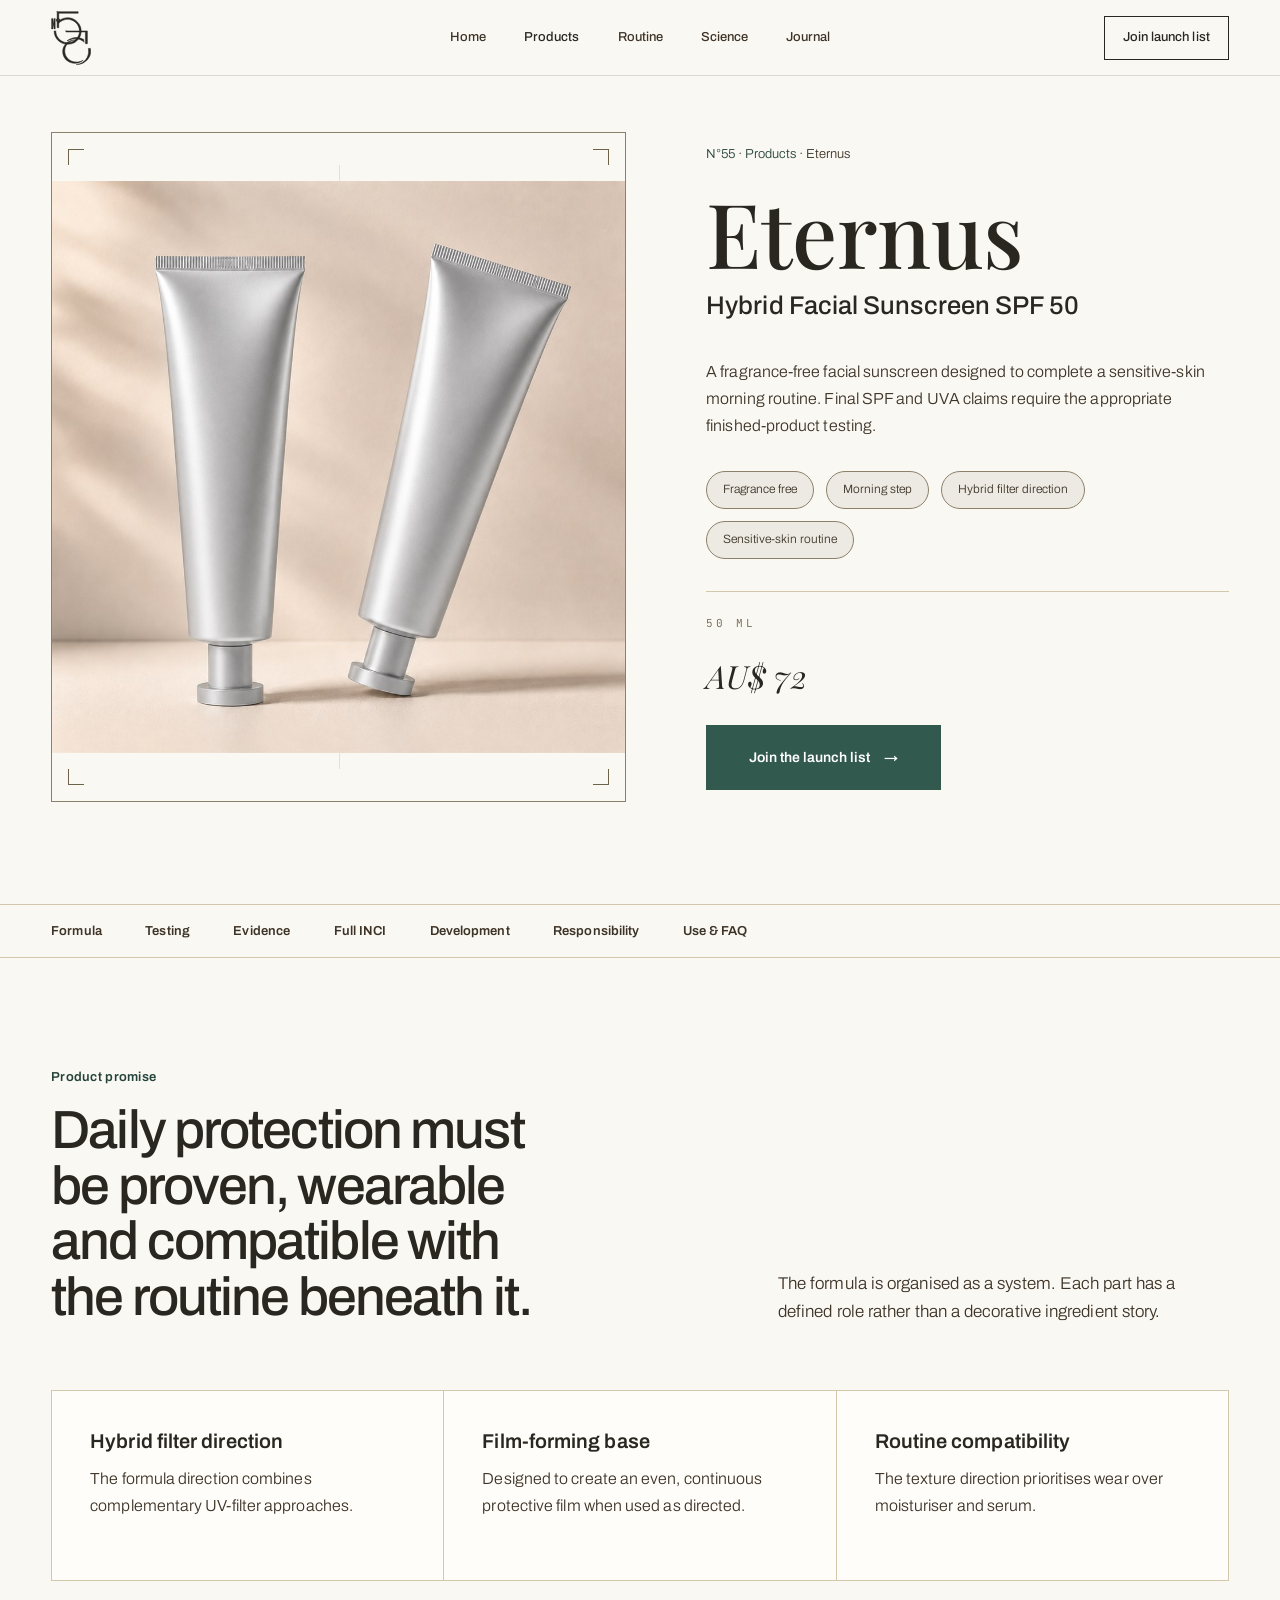
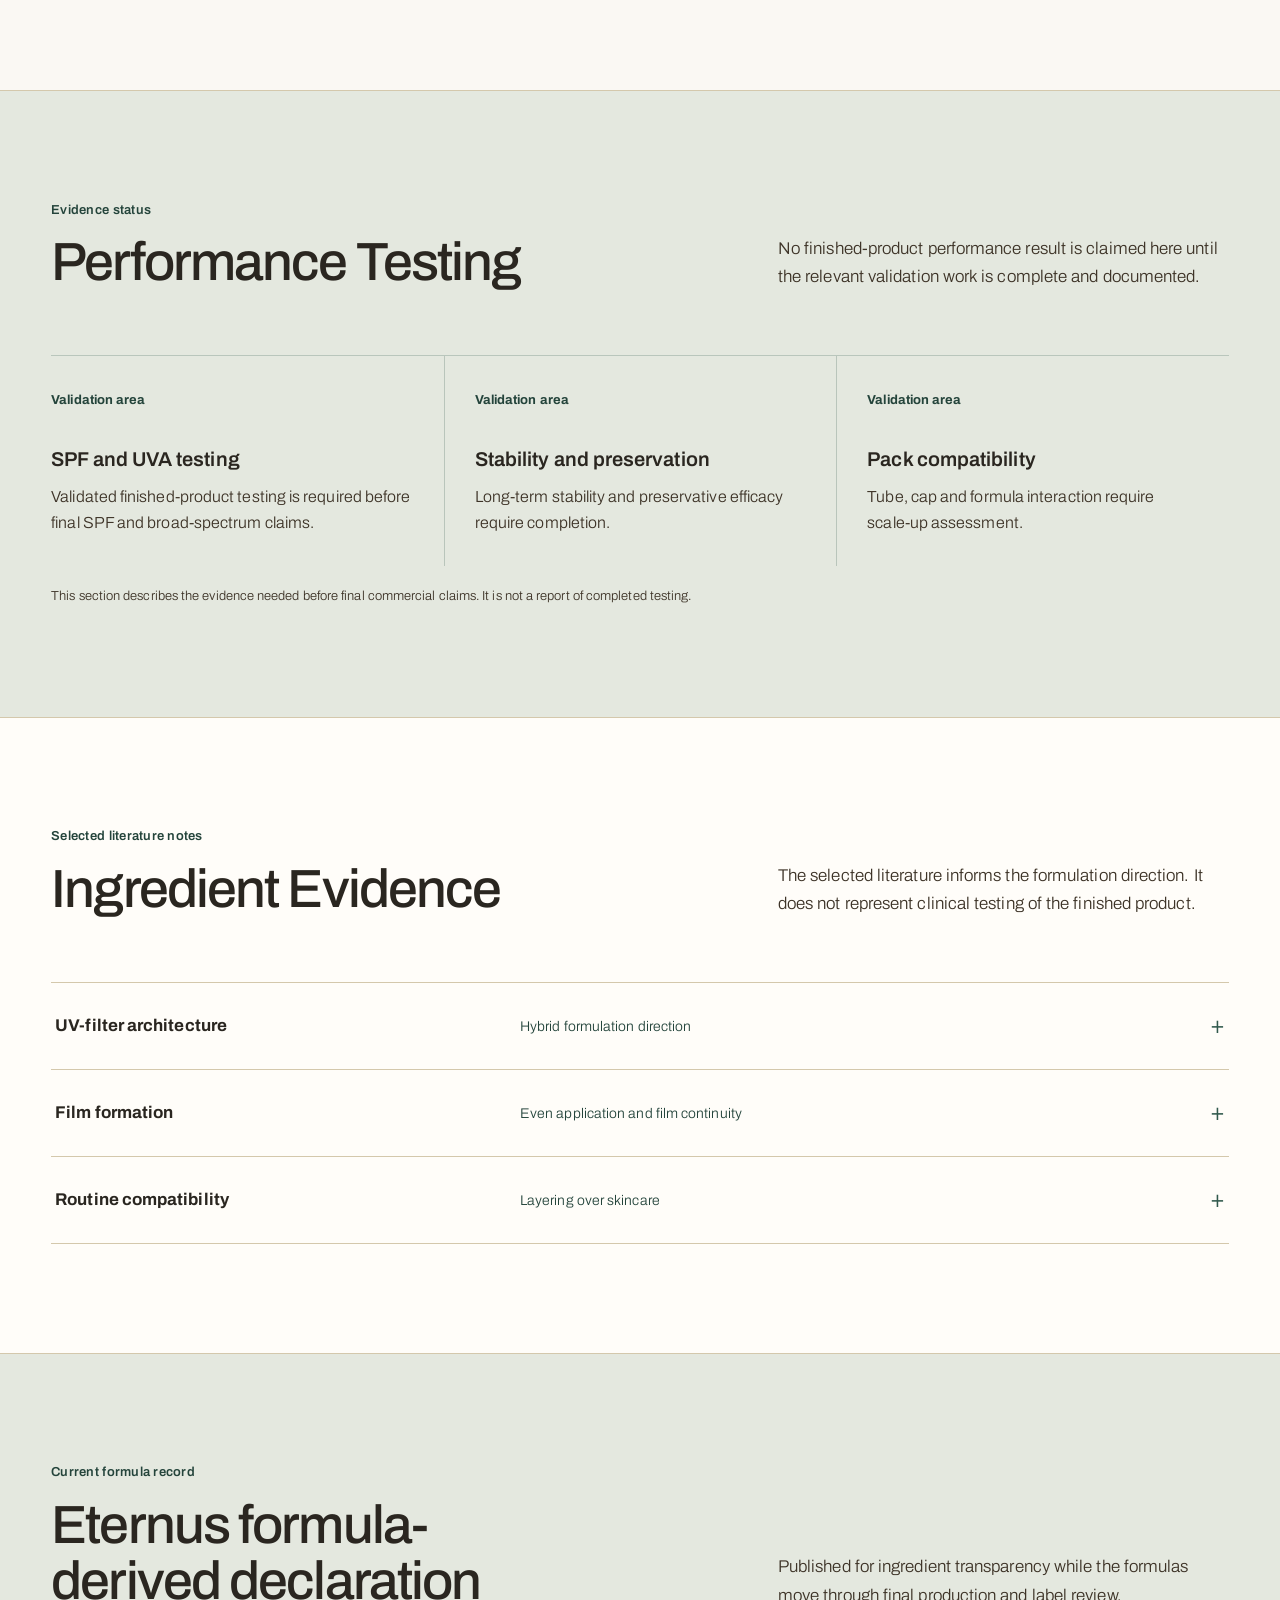
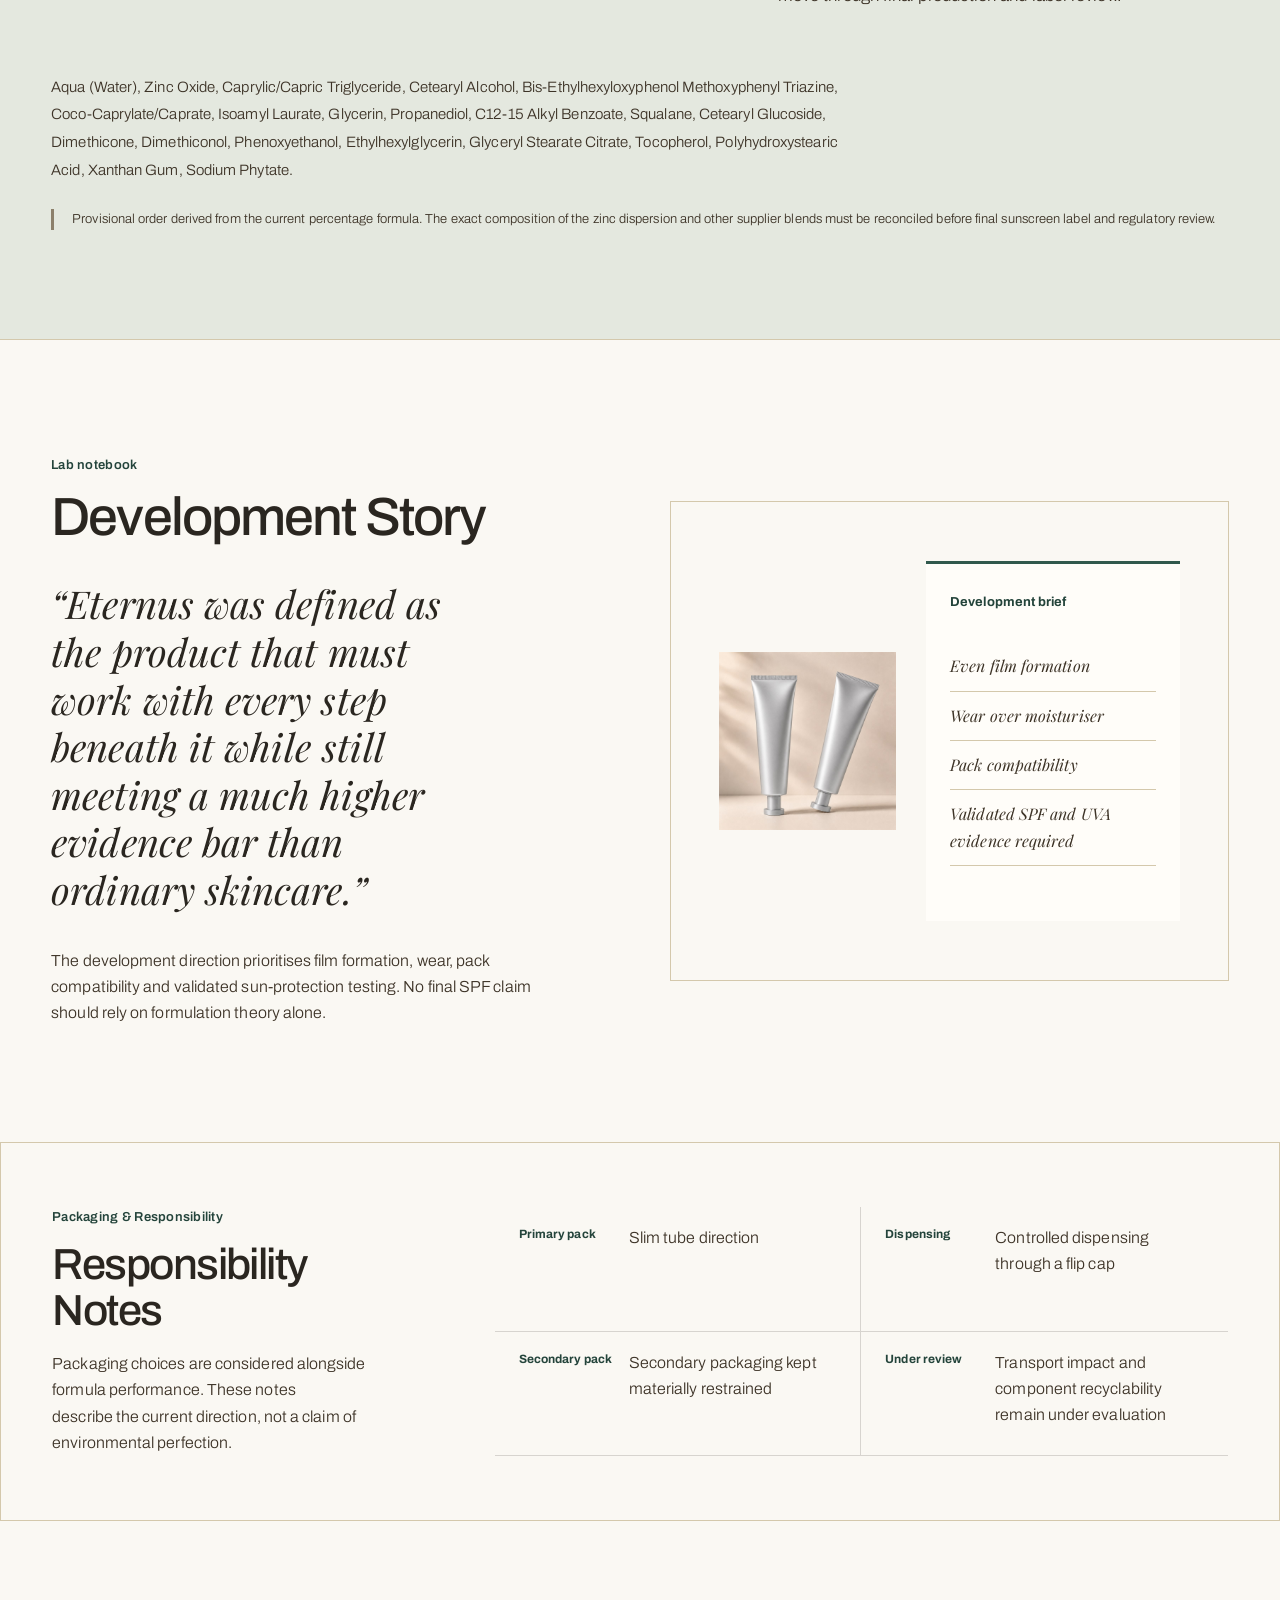
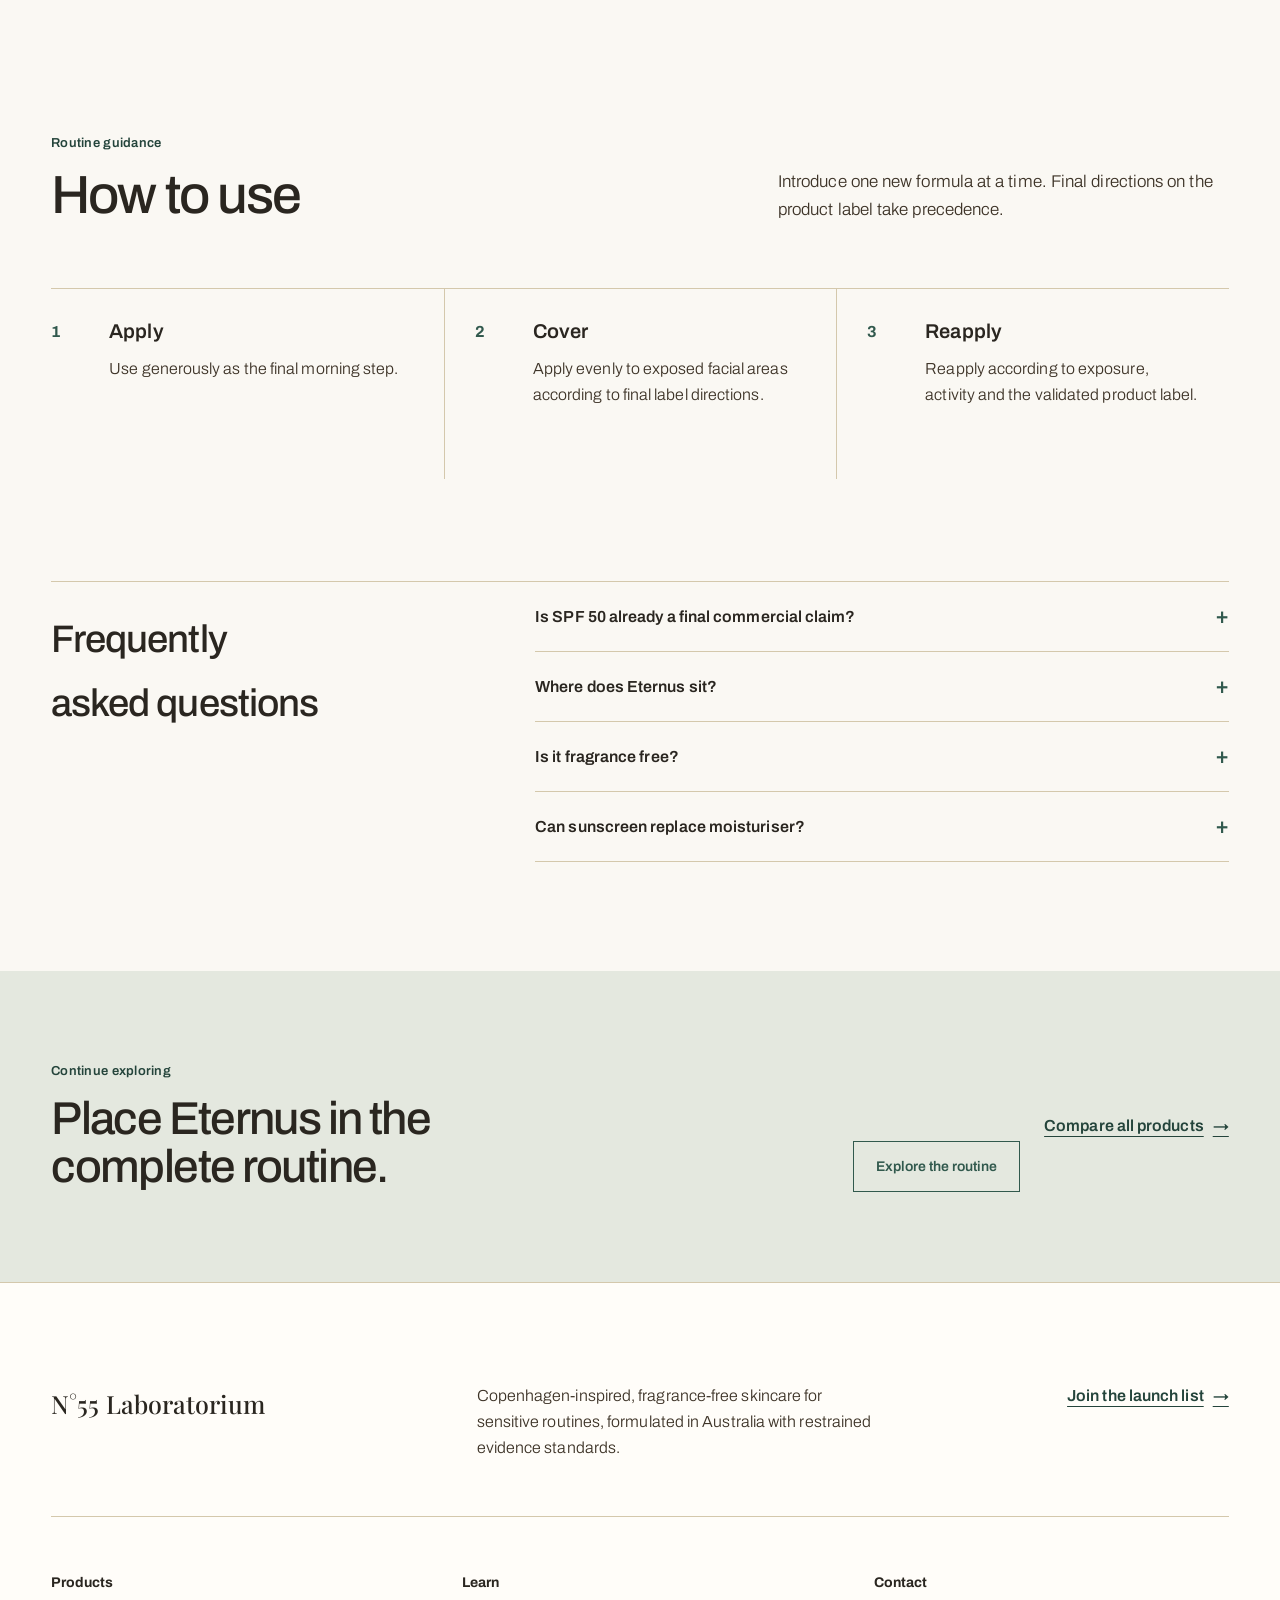
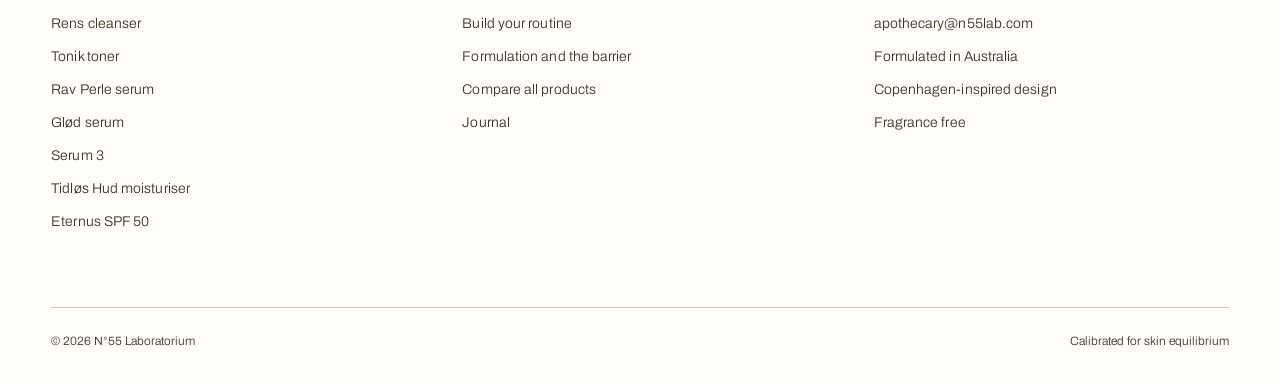
==== eternus.html @ 7877a526 "Build N55 brand storefront" ====
<!DOCTYPE html>
<html lang="en">
<head>
<meta charset="UTF-8" />
<meta name="viewport" content="width=device-width, initial-scale=1.0, viewport-fit=cover" />
<meta name="description" content="Eternus is a fragrance-free SPF 50 facial sunscreen designed for sensitive skin." />
<title>Eternus · SPF 50 Hybrid Sunscreen; N°55 LABORATORIUM</title>
<link rel="preconnect" href="https://fonts.googleapis.com" />
<link rel="preconnect" href="https://fonts.gstatic.com" crossorigin />
<link href="https://fonts.googleapis.com/css2?family=Playfair+Display:ital,wght@0,400;0,500;0,700;1,400;1,500&family=Archivo:wght@300;400;500;600&family=JetBrains+Mono:wght@300;400&display=swap" rel="stylesheet" />
<link rel="stylesheet" href="styles.css" />
</head>
<body class="product-page product-eternus">
<a class="skip-link" href="#main-content">Skip to main content</a>

<!-- ========== NAV ========== -->
<nav class="nav" aria-label="Primary navigation">
  <a href="index.html" class="brand" aria-label="N°55 Laboratorium home"><img src="logo.svg" alt="" width="46" height="63" /></a>
  <button class="nav-toggle" type="button" aria-expanded="false" aria-controls="site-menu">
    <span class="sr-only">Open navigation</span><span aria-hidden="true"></span><span aria-hidden="true"></span>
  </button>
  <div class="links" id="site-menu">
    <a href="index.html">Home</a>
    <a href="skincare.html" aria-current="page">Products</a>
    <a href="system.html">Routine</a>
    <a href="philosophy.html">Science</a>
    <a href="journal.html">Journal</a>
  </div>
  <a class="nav-cta" href="journal.html#launch-list">Join launch list</a>
</nav>
<main id="main-content">
    <section class="product-hero evidence-product-hero">
      <div class="product-visual"><span class="corner tl"></span><span class="corner tr"></span><span class="corner bl"></span><span class="corner br"></span><img class="product-render" src="assets/eternus.jpg" alt="Eternus hybrid facial sunscreen spf 50 packaging" width="320" height="880" /></div>
      <div class="product-info"><div class="breadcrumb"><a href="index.html">N°55</a> · <a href="skincare.html">Products</a> · Eternus</div><h1>Eternus</h1><div class="pet">Hybrid Facial Sunscreen SPF 50</div><p class="lede">A fragrance-free facial sunscreen designed to complete a sensitive-skin morning routine. Final SPF and UVA claims require the appropriate finished-product testing.</p><div class="tags"><span>Fragrance free</span><span>Morning step</span><span>Hybrid filter direction</span><span>Sensitive-skin routine</span></div><div class="price-block"><div class="size">50 mL</div><div class="price">AU$ 72</div><a class="cta" href="journal.html#launch-list">Join the launch list <span class="arr" aria-hidden="true">→</span></a></div></div>
    </section>
    <nav class="product-subnav" aria-label="On this product page"><a href="#formula">Formula</a><a href="#performance">Testing</a><a href="#ingredient-evidence">Evidence</a><a href="#full-inci">Full INCI</a><a href="#development">Development</a><a href="#responsibility">Responsibility</a><a href="#use">Use &amp; FAQ</a></nav>

    <section class="evidence-section formula-section" id="formula" aria-labelledby="formula-title"><div class="evidence-heading"><div><p class="section-label">Product promise</p><h2 id="formula-title">Daily protection must be proven, wearable and compatible with the routine beneath it.</h2></div><p>The formula is organised as a system. Each part has a defined role rather than a decorative ingredient story.</p></div><div class="architecture-list"><article><h3>Hybrid filter direction</h3><p>The formula direction combines complementary UV-filter approaches.</p></article><article><h3>Film-forming base</h3><p>Designed to create an even, continuous protective film when used as directed.</p></article><article><h3>Routine compatibility</h3><p>The texture direction prioritises wear over moisturiser and serum.</p></article></div></section>

    <section class="evidence-section performance-section" id="performance" aria-labelledby="performance-title">
    <div class="evidence-heading"><div><p class="section-label">Evidence status</p><h2 id="performance-title">Performance Testing</h2></div><p>No finished-product performance result is claimed here until the relevant validation work is complete and documented.</p></div>
    <div class="validation-grid"><article><span>Validation area</span><h3>SPF and UVA testing</h3><p>Validated finished-product testing is required before final SPF and broad-spectrum claims.</p></article><article><span>Validation area</span><h3>Stability and preservation</h3><p>Long-term stability and preservative efficacy require completion.</p></article><article><span>Validation area</span><h3>Pack compatibility</h3><p>Tube, cap and formula interaction require scale-up assessment.</p></article></div>
    <p class="evidence-disclaimer">This section describes the evidence needed before final commercial claims. It is not a report of completed testing.</p>
  </section>

    <section class="evidence-section ingredient-section" id="ingredient-evidence" aria-labelledby="ingredient-title"><div class="evidence-heading"><div><p class="section-label">Selected literature notes</p><h2 id="ingredient-title">Ingredient Evidence</h2></div><p>The selected literature informs the formulation direction. It does not represent clinical testing of the finished product.</p></div><div class="evidence-disclosures"><details class="evidence-detail"><summary><span><strong>UV-filter architecture</strong><small>Hybrid formulation direction</small></span><span aria-hidden="true">+</span></summary><div><p>Literature informs filter selection but does not establish the finished product’s SPF.</p></div></details><details class="evidence-detail"><summary><span><strong>Film formation</strong><small>Even application and film continuity</small></span><span aria-hidden="true">+</span></summary><div><p>Supports the formulation focus on coverage and wear.</p></div></details><details class="evidence-detail"><summary><span><strong>Routine compatibility</strong><small>Layering over skincare</small></span><span aria-hidden="true">+</span></summary><div><p>Informs texture and finish decisions for the final morning step.</p></div></details></div></section>

    <section class="evidence-section inci-section" id="full-inci" aria-labelledby="inci-title"><div class="evidence-heading"><div><p class="section-label">Current formula record</p><h2 id="inci-title">Eternus formula-derived declaration</h2></div><p>Published for ingredient transparency while the formulas move through final production and label review.</p></div><p class="inci-declaration">Aqua (Water), Zinc Oxide, Caprylic/Capric Triglyceride, Cetearyl Alcohol, Bis-Ethylhexyloxyphenol Methoxyphenyl Triazine, Coco-Caprylate/Caprate, Isoamyl Laurate, Glycerin, Propanediol, C12-15 Alkyl Benzoate, Squalane, Cetearyl Glucoside, Dimethicone, Dimethiconol, Phenoxyethanol, Ethylhexylglycerin, Glyceryl Stearate Citrate, Tocopherol, Polyhydroxystearic Acid, Xanthan Gum, Sodium Phytate.</p><p class="inci-status">Provisional order derived from the current percentage formula. The exact composition of the zinc dispersion and other supplier blends must be reconciled before final sunscreen label and regulatory review.</p></section>

    <section class="development-section" id="development" aria-labelledby="development-title"><div class="development-copy"><p class="section-label">Lab notebook</p><h2 id="development-title">Development Story</h2><blockquote>“Eternus was defined as the product that must work with every step beneath it while still meeting a much higher evidence bar than ordinary skincare.”</blockquote><p>The development direction prioritises film formation, wear, pack compatibility and validated sun-protection testing. No final SPF claim should rely on formulation theory alone.</p></div><figure class="development-visual"><img src="assets/eternus.jpg" alt="Eternus packaging concept" width="180" height="495" loading="lazy"/><figcaption><span>Development brief</span><ul><li>Even film formation</li><li>Wear over moisturiser</li><li>Pack compatibility</li><li>Validated SPF and UVA evidence required</li></ul></figcaption></figure></section>

    <section class="responsibility-section" id="responsibility" aria-labelledby="responsibility-title"><div><p class="section-label">Packaging &amp; Responsibility</p><h2 id="responsibility-title">Responsibility Notes</h2><p>Packaging choices are considered alongside formula performance. These notes describe the current direction, not a claim of environmental perfection.</p></div><dl><div><dt>Primary pack</dt><dd>Slim tube direction</dd></div><div><dt>Dispensing</dt><dd>Controlled dispensing through a flip cap</dd></div><div><dt>Secondary pack</dt><dd>Secondary packaging kept materially restrained</dd></div><div><dt>Under review</dt><dd>Transport impact and component recyclability remain under evaluation</dd></div></dl></section>

    <section class="evidence-section use-section" id="use" aria-labelledby="use-title"><div class="evidence-heading"><div><p class="section-label">Routine guidance</p><h2 id="use-title">How to use</h2></div><p>Introduce one new formula at a time. Final directions on the product label take precedence.</p></div><ol class="use-steps"><li><span>1</span><div><h3>Apply</h3><p>Use generously as the final morning step.</p></div></li><li><span>2</span><div><h3>Cover</h3><p>Apply evenly to exposed facial areas according to final label directions.</p></div></li><li><span>3</span><div><h3>Reapply</h3><p>Reapply according to exposure, activity and the validated product label.</p></div></li></ol><div class="faq-block"><h2>Frequently asked questions</h2><details><summary>Is SPF 50 already a final commercial claim?<span aria-hidden="true">+</span></summary><p>The final claim requires the appropriate finished-product SPF and UVA testing.</p></details><details><summary>Where does Eternus sit?<span aria-hidden="true">+</span></summary><p>It is the final morning step.</p></details><details><summary>Is it fragrance free?<span aria-hidden="true">+</span></summary><p>Yes. Eternus contains no added fragrance.</p></details><details><summary>Can sunscreen replace moisturiser?<span aria-hidden="true">+</span></summary><p>That depends on skin needs and the final formula. Use the routine that remains comfortable and follow label directions.</p></details></div></section>

    <section class="product-next"><div><p class="section-label">Continue exploring</p><h2>Place Eternus in the complete routine.</h2></div><a class="button button-secondary" href="system.html">Explore the routine</a><a class="text-link" href="skincare.html">Compare all products <span aria-hidden="true">→</span></a></section>
  </main>
<footer>
  <div class="footer-lead">
    <a href="index.html" class="footer-brand">N°55 Laboratorium</a>
    <p>Copenhagen-inspired, fragrance-free skincare for sensitive routines, formulated in Australia with restrained evidence standards.</p>
    <a class="text-link" href="journal.html#launch-list">Join the launch list <span aria-hidden="true">→</span></a>
  </div>
  <div class="foot-grid">
    <div class="foot-col"><h2>Products</h2><ul>
      <li><a href="rens.html">Rens cleanser</a></li><li><a href="tonik.html">Tonik toner</a></li>
      <li><a href="rav-perle.html">Rav Perle serum</a></li><li><a href="glod.html">Glød serum</a></li><li><a href="serum-3.html">Serum 3</a></li>
      <li><a href="tidlos-hud.html">Tidløs Hud moisturiser</a></li><li><a href="eternus.html">Eternus SPF 50</a></li>
    </ul></div>
    <div class="foot-col"><h2>Learn</h2><ul>
      <li><a href="system.html">Build your routine</a></li><li><a href="philosophy.html">Formulation and the barrier</a></li>
      <li><a href="skincare.html">Compare all products</a></li><li><a href="journal.html">Journal</a></li>
    </ul></div>
    <div class="foot-col"><h2>Contact</h2><ul>
      <li><a href="mailto:apothecary@n55lab.com">apothecary@n55lab.com</a></li>
      <li>Formulated in Australia</li><li>Copenhagen-inspired design</li><li>Fragrance free</li>
    </ul></div>
  </div>
  <div class="foot-bottom"><span>© 2026 N°55 Laboratorium</span><span>Calibrated for skin equilibrium</span></div>
</footer>

<script src="site.js"></script>
</body>
</html>
---- styles.css ----
/* =================================================================
   N°55 LABORATORIUM — shared stylesheet
   ================================================================= */

/* ----- Reset & base ----- */
*, *::before, *::after { box-sizing: border-box; margin: 0; padding: 0; }
html { scroll-behavior: smooth; }
body {
  background: var(--paper);
  color: var(--ink);
  font-family: var(--f-sans);
  font-weight: 300;
  font-size: 15px;
  line-height: 1.6;
  letter-spacing: 0.005em;
  -webkit-font-smoothing: antialiased;
  overflow-x: hidden;
}

/* ----- Design tokens ----- */
:root {
  --paper:    #EFE7D2;
  --paper-2:  #E8DFC6;
  --paper-3:  #DDD2B5;
  --ink:      #2A2620;
  --graphite: #3D3327;
  --taupe:    #6F624B;
  --mist:     #BFB59C;
  --hair:     #D4C8AC;
  --sage:     #92957C;

  --f-serif: 'Playfair Display', 'Times New Roman', serif;
  --f-sans:  'Archivo', 'Helvetica Neue', Arial, sans-serif;
  --f-mono:  'JetBrains Mono', ui-monospace, monospace;

  --max: 1480px;
  --pad: clamp(20px, 4vw, 64px);
}

::selection { background: var(--ink); color: var(--paper); }

/* =================================================================
   NAVIGATION (shared on every page)
   ================================================================= */
.nav {
  position: fixed;
  top: 0; left: 0; right: 0;
  z-index: 50;
  display: grid;
  grid-template-columns: 1fr auto 1fr;
  align-items: center;
  padding: 22px var(--pad);
  background: rgba(239, 231, 210, 0.85);
  backdrop-filter: blur(12px);
  -webkit-backdrop-filter: blur(12px);
  border-bottom: 1px solid var(--hair);
  transition: background .35s ease;
}
.nav .brand {
  text-decoration: none;
  justify-self: start;
  display: inline-flex;
  align-items: center;
  min-width: 44px;
  min-height: 44px;
}
.nav .brand img {
  display: block;
  width: auto;
  height: 54px;
}
.nav .links {
  display: flex;
  gap: 42px;
  justify-self: center;
}
.nav .links a {
  font-family: var(--f-mono);
  font-size: 11px;
  letter-spacing: 0.28em;
  text-transform: uppercase;
  color: var(--graphite);
  text-decoration: none;
  position: relative;
  transition: color .3s ease;
}
.nav .links a:hover, .nav .links a.active { color: var(--ink); }
.nav .links a::after {
  content: '';
  position: absolute;
  left: 0; right: 0; bottom: -6px;
  height: 1px;
  background: var(--ink);
  transform: scaleX(0);
  transform-origin: left;
  transition: transform .35s cubic-bezier(.7,0,.3,1);
}
.nav .links a:hover::after, .nav .links a.active::after { transform: scaleX(1); }
.nav .meta {
  justify-self: end;
  font-family: var(--f-mono);
  font-size: 10.5px;
  letter-spacing: 0.28em;
  text-transform: uppercase;
  color: var(--taupe);
  display: flex;
  gap: 22px;
}
.nav .meta a {
  color: var(--taupe);
  text-decoration: none;
  transition: color .3s ease;
}
.nav .meta a:hover { color: var(--ink); }

/* =================================================================
   FOOTER (shared on every page)
   ================================================================= */
footer {
  margin-top: 80px;
  border-top: 1px solid var(--hair);
  padding: 80px var(--pad) 36px;
  max-width: var(--max);
  margin-left: auto;
  margin-right: auto;
}
.foot-closing {
  text-align: center;
  margin-bottom: 56px;
  font-family: var(--f-mono);
  font-size: 11.5px;
  letter-spacing: 0.4em;
  text-transform: uppercase;
  color: var(--graphite);
}
.foot-grid {
  display: grid;
  grid-template-columns: 2fr 1fr 1fr 1fr;
  gap: 56px;
  margin-bottom: 64px;
}
.foot-mark .brandsvg {
  width: 110px;
  color: var(--ink);
  margin-bottom: 14px;
}
.foot-mark .brandsvg svg, .foot-mark img {
  width: 100%; height: auto; display: block;
}
.foot-mark .sub {
  font-family: var(--f-mono); font-size: 10px;
  letter-spacing: 0.32em; text-transform: uppercase;
  color: var(--taupe); margin-top: 8px;
  display: block;
}
.foot-mark p {
  font-size: 13.5px; color: var(--graphite);
  max-width: 32ch; margin-top: 16px;
}
.foot-col h5 {
  font-family: var(--f-mono);
  font-size: 10px;
  letter-spacing: 0.32em;
  text-transform: uppercase;
  color: var(--taupe);
  margin-bottom: 18px;
  font-weight: 400;
}
.foot-col ul { list-style: none; }
.foot-col li { margin-bottom: 10px; }
.foot-col a {
  color: var(--ink);
  text-decoration: none;
  font-size: 13.5px;
  transition: color .3s ease;
}
.foot-col a:hover { color: var(--taupe); }
.foot-bottom {
  border-top: 1px solid var(--hair);
  padding-top: 24px;
  display: flex;
  justify-content: space-between;
  flex-wrap: wrap;
  gap: 16px;
  font-family: var(--f-mono);
  font-size: 10px;
  letter-spacing: 0.28em;
  text-transform: uppercase;
  color: var(--taupe);
}
@media (max-width: 900px) {
  .foot-grid { grid-template-columns: 1fr 1fr; gap: 40px; }
}
@media (max-width: 560px) {
  .foot-grid { grid-template-columns: 1fr; }
}

/* =================================================================
   GLOBAL UTILITIES
   ================================================================= */
.kicker {
  font-family: var(--f-mono);
  font-size: 11px;
  letter-spacing: 0.32em;
  text-transform: uppercase;
  color: var(--taupe);
}
.eyebrow {
  font-family: var(--f-mono);
  font-size: 10.5px;
  letter-spacing: 0.32em;
  text-transform: uppercase;
  color: var(--taupe);
}
.serif { font-family: var(--f-serif); }
.italic { font-style: italic; }

/* Reveal-on-scroll */
.reveal {
  opacity: 0;
  transform: translateY(20px);
  transition: opacity 1.2s cubic-bezier(.2,.7,.2,1), transform 1.2s cubic-bezier(.2,.7,.2,1);
}
.reveal.in {
  opacity: 1;
  transform: translateY(0);
}

/* =================================================================
   HOME PAGE
   ================================================================= */
.home-hero {
  min-height: 100vh;
  padding: 110px var(--pad) 60px;
  display: grid;
  grid-template-rows: auto 1fr auto;
  max-width: var(--max);
  margin: 0 auto;
  position: relative;
}

.home-hero .top-meta {
  display: grid;
  grid-template-columns: 1fr 1fr 1fr;
  gap: 32px;
  border-top: 1px solid var(--hair);
  padding-top: 22px;
  font-family: var(--f-mono);
  font-size: 10.5px;
  letter-spacing: 0.2em;
  text-transform: uppercase;
  color: var(--taupe);
  opacity: 0;
  animation: rise .9s .15s cubic-bezier(.2,.7,.2,1) forwards;
}
.home-hero .top-meta .item { display: flex; flex-direction: column; gap: 4px; }
.home-hero .top-meta .item .v { color: var(--ink); letter-spacing: 0.12em; }
.home-hero .top-meta .item:nth-child(2) { justify-self: center; text-align: center; }
.home-hero .top-meta .item:nth-child(3) { justify-self: end; text-align: right; }

.home-hero .center {
  display: grid;
  place-items: center;
  text-align: center;
  position: relative;
  padding: 40px 0;
}

.home-hero .ghost-55 {
  position: absolute;
  top: 50%; left: 50%;
  transform: translate(-50%, -50%);
  font-family: var(--f-serif);
  font-style: italic;
  font-size: clamp(300px, 56vw, 760px);
  line-height: 0.85;
  color: var(--paper-2);
  z-index: 0;
  user-select: none;
  pointer-events: none;
  letter-spacing: -0.06em;
  opacity: 0;
  animation: rise 1.6s .2s cubic-bezier(.2,.7,.2,1) forwards;
}

.home-hero .lockup {
  position: relative;
  z-index: 1;
  display: grid;
  place-items: center;
  gap: 30px;
}
.home-hero .lockup .brandsvg {
  width: clamp(200px, 28vw, 340px);
  color: var(--ink);
  opacity: 0;
  animation: rise 1.1s .35s cubic-bezier(.2,.7,.2,1) forwards;
}
.home-hero .lockup .brandsvg svg { width: 100%; height: auto; display: block; }

.home-hero .lockup .tagline {
  font-family: var(--f-mono);
  font-size: clamp(13px, 1.2vw, 16px);
  letter-spacing: 0.45em;
  text-transform: uppercase;
  color: var(--graphite);
  padding-left: 0.45em;
  opacity: 0;
  animation: rise 1.1s .6s cubic-bezier(.2,.7,.2,1) forwards;
}

.home-hero .lockup .northern {
  display: inline-flex;
  align-items: center;
  gap: 18px;
  font-family: var(--f-mono);
  font-size: 11px;
  letter-spacing: 0.32em;
  text-transform: uppercase;
  color: var(--taupe);
  margin-top: 4px;
  opacity: 0;
  animation: rise 1.1s .8s cubic-bezier(.2,.7,.2,1) forwards;
}
.home-hero .lockup .northern .compass {
  width: 36px; height: 36px; opacity: 0.85;
}

.home-hero .foot {
  display: grid;
  grid-template-columns: 1fr auto 1fr;
  align-items: end;
  gap: 40px;
  border-top: 1px solid var(--hair);
  padding-top: 26px;
  opacity: 0;
  animation: rise .9s 1.05s cubic-bezier(.2,.7,.2,1) forwards;
}
.home-hero .foot .manifest {
  font-family: var(--f-serif);
  font-style: italic;
  font-weight: 400;
  font-size: clamp(16px, 1.4vw, 20px);
  line-height: 1.5;
  color: var(--graphite);
  max-width: 42ch;
}
.home-hero .foot .center-meta {
  font-family: var(--f-mono);
  font-size: 10px;
  letter-spacing: 0.32em;
  text-transform: uppercase;
  color: var(--taupe);
  text-align: center;
  line-height: 1.8;
}
.home-hero .foot .center-meta .big {
  display: block;
  font-size: 13px;
  color: var(--ink);
  letter-spacing: 0.15em;
  margin-bottom: 4px;
}
.home-hero .foot .enter {
  justify-self: end;
  font-family: var(--f-mono);
  font-size: 11px;
  letter-spacing: 0.32em;
  text-transform: uppercase;
  color: var(--ink);
  text-decoration: none;
  display: inline-flex;
  align-items: center;
  gap: 14px;
  border-bottom: 1px solid var(--ink);
  padding-bottom: 6px;
  transition: gap .35s ease;
}
.home-hero .foot .enter:hover { gap: 22px; }

@keyframes rise {
  from { opacity: 0; transform: translateY(16px); }
  to   { opacity: 1; transform: translateY(0); }
}

/* ---- Home: feature strip below hero ---- */
.home-strip {
  border-top: 1px solid var(--hair);
  background: var(--paper-2);
  padding: 100px var(--pad);
}
.home-strip-inner {
  max-width: var(--max);
  margin: 0 auto;
  display: grid;
  grid-template-columns: 1fr 1fr;
  gap: 80px;
  align-items: center;
}
.home-strip-inner .text h2 {
  font-family: var(--f-serif);
  font-weight: 400;
  font-size: clamp(34px, 4vw, 56px);
  line-height: 1.1;
  letter-spacing: -0.005em;
  margin-bottom: 28px;
}
.home-strip-inner .text h2 em {
  font-style: italic;
  color: var(--graphite);
}
.home-strip-inner .text p {
  font-size: 16px;
  line-height: 1.75;
  color: var(--graphite);
  margin-bottom: 16px;
  max-width: 44ch;
}
.home-strip-inner .text .more {
  display: inline-flex;
  align-items: center;
  gap: 12px;
  font-family: var(--f-mono);
  font-size: 11px;
  letter-spacing: 0.32em;
  text-transform: uppercase;
  color: var(--ink);
  text-decoration: none;
  border-bottom: 1px solid var(--ink);
  padding-bottom: 6px;
  margin-top: 16px;
  transition: gap .35s ease;
}
.home-strip-inner .text .more:hover { gap: 22px; }

.home-strip-inner .visual {
  aspect-ratio: 4/5;
  background: linear-gradient(160deg, #DDD3B7 0%, #C8BD9C 60%, #B5A883 100%);
  border: 1px solid var(--hair);
  position: relative;
  overflow: hidden;
}
.home-strip-inner .visual::after {
  content: '';
  position: absolute; inset: 0;
  background:
    radial-gradient(ellipse at 30% 20%, rgba(255,250,235,0.5), transparent 50%),
    radial-gradient(ellipse at 80% 90%, rgba(0,0,0,0.18), transparent 50%);
}
.home-strip-inner .visual .float-num {
  position: absolute;
  bottom: 28px; right: 28px;
  font-family: var(--f-serif);
  font-style: italic;
  font-size: 130px;
  color: rgba(42,38,32,0.20);
  line-height: 1;
  z-index: 2;
}
.home-strip-inner .visual .marker {
  position: absolute;
  top: 28px; left: 28px;
  font-family: var(--f-mono);
  font-size: 10.5px;
  letter-spacing: 0.32em;
  text-transform: uppercase;
  color: var(--ink);
  z-index: 2;
}

@media (max-width: 900px) {
  .home-strip-inner { grid-template-columns: 1fr; gap: 50px; }
}

/* ---- Home: entry tiles (Skincare / System / Philosophy / Journal) ---- */
.home-tiles {
  padding: 100px var(--pad);
  max-width: var(--max);
  margin: 0 auto;
}
.home-tiles-head {
  text-align: center;
  margin-bottom: 60px;
}
.home-tiles-head h2 {
  font-family: var(--f-serif);
  font-weight: 400;
  font-size: clamp(28px, 3.4vw, 44px);
  line-height: 1.15;
  margin-top: 14px;
}
.home-tiles-head h2 em { font-style: italic; color: var(--graphite); }

.tiles {
  display: grid;
  grid-template-columns: repeat(2, 1fr);
  gap: 2px;
  background: var(--hair);
  border: 1px solid var(--hair);
}
.tile {
  background: var(--paper);
  padding: 60px 48px;
  text-decoration: none;
  color: var(--ink);
  display: flex;
  flex-direction: column;
  justify-content: space-between;
  min-height: 320px;
  position: relative;
  transition: background .4s ease;
}
.tile:hover { background: var(--paper-2); }
.tile .num {
  font-family: var(--f-mono);
  font-size: 10.5px;
  letter-spacing: 0.32em;
  text-transform: uppercase;
  color: var(--taupe);
}
.tile h3 {
  font-family: var(--f-serif);
  font-weight: 400;
  font-size: clamp(32px, 3.4vw, 44px);
  line-height: 1.1;
  letter-spacing: -0.005em;
  margin-top: 24px;
}
.tile h3 em { font-style: italic; color: var(--graphite); }
.tile .desc {
  font-size: 14px;
  line-height: 1.6;
  color: var(--graphite);
  max-width: 36ch;
  margin-top: 16px;
}
.tile .arrow {
  display: inline-flex;
  align-items: center;
  gap: 12px;
  font-family: var(--f-mono);
  font-size: 11px;
  letter-spacing: 0.32em;
  text-transform: uppercase;
  margin-top: 32px;
  transition: gap .35s ease;
}
.tile:hover .arrow { gap: 22px; }

@media (max-width: 700px) {
  .tiles { grid-template-columns: 1fr; }
  .tile { padding: 44px 32px; min-height: 240px; }
}

/* =================================================================
   SKINCARE OVERVIEW PAGE
   ================================================================= */
.page-head {
  padding: 160px var(--pad) 60px;
  max-width: var(--max);
  margin: 0 auto;
  display: grid;
  grid-template-columns: 200px 1fr 280px;
  gap: 60px;
  align-items: end;
  border-bottom: 1px solid var(--hair);
}
.page-head .eyebrow { align-self: start; padding-top: 8px; }
.page-head h1 {
  font-family: var(--f-serif);
  font-weight: 400;
  font-size: clamp(54px, 7vw, 110px);
  line-height: 0.95;
  letter-spacing: -0.015em;
}
.page-head h1 em { font-style: italic; color: var(--graphite); }
.page-head .intro {
  font-family: var(--f-serif);
  font-style: italic;
  font-size: clamp(15px, 1.3vw, 18px);
  line-height: 1.6;
  color: var(--graphite);
}
@media (max-width: 1000px) {
  .page-head { grid-template-columns: 1fr; gap: 32px; align-items: start; }
  .page-head .intro { order: 2; }
}

/* ---- Skincare grid ---- */
.skincare-grid-wrap {
  padding: 80px var(--pad) 100px;
  max-width: var(--max);
  margin: 0 auto;
}
.skincare-filters {
  display: flex;
  gap: 32px;
  margin-bottom: 60px;
  border-bottom: 1px solid var(--hair);
  padding-bottom: 22px;
  font-family: var(--f-mono);
  font-size: 11px;
  letter-spacing: 0.28em;
  text-transform: uppercase;
}
.skincare-filters a {
  color: var(--taupe);
  text-decoration: none;
  transition: color .3s ease;
}
.skincare-filters a.active, .skincare-filters a:hover { color: var(--ink); }

.skincare-grid {
  display: grid;
  grid-template-columns: repeat(3, 1fr);
  gap: 0;
  border: 1px solid var(--hair);
}
.skincare-card {
  background: var(--paper);
  padding: 50px 36px 44px;
  text-decoration: none;
  color: var(--ink);
  display: flex;
  flex-direction: column;
  gap: 22px;
  min-height: 480px;
  transition: background .4s ease;
  position: relative;
  border-right: 1px solid var(--hair);
  border-bottom: 1px solid var(--hair);
}
.skincare-card:nth-child(3n) { border-right: none; }
/* on overflow rows, last child also strips bottom border */
.skincare-card:last-child { border-bottom: none; }
.skincare-card:hover { background: var(--paper-2); }
.skincare-card .ref {
  font-family: var(--f-mono);
  font-size: 10.5px;
  letter-spacing: 0.32em;
  text-transform: uppercase;
  color: var(--taupe);
}
.skincare-card .img-area {
  flex: 1;
  display: grid;
  place-items: center;
  margin: 8px 0;
  min-height: 200px;
}
.skincare-card .img-area svg {
  height: 220px;
  width: auto;
  display: block;
}
.skincare-card .name {
  font-family: var(--f-serif);
  font-weight: 500;
  font-size: 28px;
  line-height: 1.1;
  color: var(--ink);
  letter-spacing: 0.005em;
}
.skincare-card .type {
  font-family: var(--f-serif);
  font-style: italic;
  font-size: 15px;
  color: var(--graphite);
  margin-top: 4px;
}
.skincare-card .meta {
  display: flex;
  justify-content: space-between;
  align-items: center;
  font-family: var(--f-mono);
  font-size: 10px;
  letter-spacing: 0.22em;
  text-transform: uppercase;
  color: var(--taupe);
  padding-top: 16px;
  border-top: 1px solid var(--hair);
}
.skincare-card .meta .arrow {
  color: var(--graphite);
  transition: transform .35s ease;
}
.skincare-card:hover .meta .arrow { transform: translateX(8px); }

@media (max-width: 1000px) {
  .skincare-grid { grid-template-columns: repeat(2, 1fr); }
}
@media (max-width: 640px) {
  .skincare-grid { grid-template-columns: 1fr; }
}

/* =================================================================
   SINGLE PRODUCT PAGE
   ================================================================= */
.product-hero {
  padding: 140px var(--pad) 80px;
  max-width: var(--max);
  margin: 0 auto;
  display: grid;
  grid-template-columns: 1.1fr 1fr;
  gap: 80px;
  align-items: stretch;
}

.product-visual {
  background: var(--paper-2);
  border: 1px solid var(--hair);
  min-height: 720px;
  position: relative;
  display: grid;
  place-items: center;
  overflow: hidden;
}
/* Calibration crosshairs */
.product-visual::before, .product-visual::after {
  content: '';
  position: absolute;
  background: var(--mist);
  opacity: 0.35;
}
.product-visual::before { left: 50%; top: 32px; bottom: 32px; width: 1px; }
.product-visual::after  { top: 50%; left: 32px; right: 32px; height: 1px; }
.product-visual .corner {
  position: absolute;
  width: 16px; height: 16px;
  border: 1px solid var(--taupe);
  z-index: 3;
}
.product-visual .corner.tl { top: 16px; left: 16px; border-right: none; border-bottom: none; }
.product-visual .corner.tr { top: 16px; right: 16px; border-left: none; border-bottom: none; }
.product-visual .corner.bl { bottom: 16px; left: 16px; border-right: none; border-top: none; }
.product-visual .corner.br { bottom: 16px; right: 16px; border-left: none; border-top: none; }

.product-visual .placeholder {
  font-family: var(--f-mono);
  font-size: 11px;
  letter-spacing: 0.32em;
  text-transform: uppercase;
  color: var(--taupe);
  text-align: center;
  line-height: 2;
}
.product-visual .placeholder .ref {
  font-family: var(--f-serif);
  font-style: italic;
  font-size: 56px;
  color: var(--mist);
  letter-spacing: 0;
  display: block;
  margin-bottom: 16px;
}

.product-info {
  padding: 12px 0;
  display: flex;
  flex-direction: column;
  gap: 28px;
}
.product-info .breadcrumb {
  font-family: var(--f-mono);
  font-size: 10.5px;
  letter-spacing: 0.32em;
  text-transform: uppercase;
  color: var(--taupe);
}
.product-info .breadcrumb a {
  color: var(--taupe);
  text-decoration: none;
  transition: color .3s ease;
}
.product-info .breadcrumb a:hover { color: var(--ink); }
.product-info h1 {
  font-family: var(--f-serif);
  font-weight: 500;
  font-size: clamp(56px, 7vw, 96px);
  line-height: 0.95;
  letter-spacing: -0.005em;
  color: var(--ink);
  margin-top: -4px;
}
.product-info .pet {
  font-family: var(--f-serif);
  font-style: italic;
  font-weight: 400;
  font-size: clamp(20px, 2vw, 26px);
  line-height: 1.3;
  color: var(--graphite);
  margin-top: -10px;
}
.product-info .lede {
  font-size: 16px;
  line-height: 1.7;
  color: var(--graphite);
  max-width: 42ch;
  margin-top: 8px;
}
.product-info .tags {
  display: flex;
  flex-wrap: wrap;
  gap: 12px;
  margin-top: 4px;
}
.product-info .tags span {
  padding: 8px 16px;
  border: 1px solid var(--hair);
  border-radius: 100px;
  font-family: var(--f-mono);
  font-size: 10px;
  letter-spacing: 0.24em;
  text-transform: uppercase;
  color: var(--graphite);
}
.product-info .price-block {
  margin-top: 4px;
  padding-top: 22px;
  border-top: 1px solid var(--hair);
  display: flex;
  flex-direction: column;
  gap: 18px;
}
.product-info .price-block .price {
  font-family: var(--f-serif);
  font-style: italic;
  font-size: 32px;
  color: var(--ink);
}
.product-info .price-block .size {
  font-family: var(--f-mono);
  font-size: 11px;
  letter-spacing: 0.28em;
  text-transform: uppercase;
  color: var(--taupe);
}
.product-info .cta {
  display: inline-flex;
  align-items: center;
  gap: 14px;
  align-self: flex-start;
  background: var(--ink);
  color: var(--paper);
  padding: 20px 42px;
  font-family: var(--f-mono);
  font-size: 11px;
  letter-spacing: 0.32em;
  text-transform: uppercase;
  text-decoration: none;
  border: 1px solid var(--ink);
  margin-top: 4px;
  transition: background .35s ease, color .35s ease, transform .35s ease;
}
.product-info .cta:hover {
  background: transparent;
  color: var(--ink);
  transform: translateX(4px);
}
.product-info .cta .arr { transition: transform .4s ease; }
.product-info .cta:hover .arr { transform: translateX(8px); }

@media (max-width: 1000px) {
  .product-hero { grid-template-columns: 1fr; gap: 50px; }
  .product-visual { min-height: 480px; }
}

/* ---- Product page sections ---- */
.product-section {
  max-width: var(--max);
  margin: 0 auto;
  padding: 100px var(--pad);
  border-top: 1px solid var(--hair);
}
.product-section .head {
  display: grid;
  grid-template-columns: 200px 1fr;
  gap: 60px;
  margin-bottom: 50px;
  align-items: baseline;
}
.product-section .head .eyebrow { padding-top: 8px; }
.product-section .head h2 {
  font-family: var(--f-serif);
  font-weight: 400;
  font-size: clamp(32px, 4vw, 54px);
  line-height: 1.1;
  letter-spacing: -0.005em;
}
.product-section .head h2 em { font-style: italic; color: var(--graphite); }
.product-section .body {
  display: grid;
  grid-template-columns: 200px 1fr;
  gap: 60px;
}
.product-section .body > .spacer { /* empty for alignment */ }
.product-section .body > .content {
  font-size: 16px;
  line-height: 1.75;
  color: var(--graphite);
  max-width: 62ch;
}
.product-section .body > .content p { margin-bottom: 18px; }
.product-section .body > .content p:last-child { margin-bottom: 0; }

@media (max-width: 900px) {
  .product-section .head, .product-section .body {
    grid-template-columns: 1fr;
    gap: 24px;
  }
}

/* INCI block */
.inci-block {
  font-family: var(--f-sans);
  font-size: 13.5px;
  line-height: 1.85;
  color: var(--graphite);
  column-count: 2;
  column-gap: 50px;
}
.inci-section { background: var(--surface-sage); }
.inci-declaration {
  max-width: 90ch;
  color: var(--graphite);
  font-size: .9375rem;
  line-height: 1.85;
}
.inci-status {
  margin-top: 24px;
  padding-left: 18px;
  border-left: 3px solid var(--product-accent, var(--signal));
  color: var(--graphite);
  font-size: .8125rem;
  line-height: 1.65;
}
.inci-block .ing {
  break-inside: avoid;
}
@media (max-width: 700px) {
  .inci-block { column-count: 1; }
}

/* Ritual steps */
.ritual-steps {
  display: grid;
  grid-template-columns: repeat(3, 1fr);
  gap: 1px;
  background: var(--hair);
  border-top: 1px solid var(--hair);
  border-bottom: 1px solid var(--hair);
}
.ritual-step {
  background: var(--paper);
  padding: 40px 28px;
  display: flex;
  flex-direction: column;
  gap: 16px;
  min-height: 180px;
}
.ritual-step .num {
  font-family: var(--f-mono);
  font-size: 10.5px;
  letter-spacing: 0.32em;
  text-transform: uppercase;
  color: var(--taupe);
}
.ritual-step .title {
  font-family: var(--f-serif);
  font-weight: 500;
  font-style: italic;
  font-size: 22px;
  color: var(--ink);
  line-height: 1.2;
}
.ritual-step p {
  font-size: 14px;
  line-height: 1.65;
  color: var(--graphite);
}
@media (max-width: 800px) {
  .ritual-steps { grid-template-columns: 1fr; }
}

/* Specs table */
.specs-table {
  width: 100%;
  border-collapse: collapse;
}
.specs-table tr {
  border-bottom: 1px solid var(--hair);
}
.specs-table td {
  padding: 18px 0;
  font-size: 15px;
  vertical-align: top;
}
.specs-table td:first-child {
  font-family: var(--f-mono);
  font-size: 10.5px;
  letter-spacing: 0.28em;
  text-transform: uppercase;
  color: var(--taupe);
  width: 220px;
}
.specs-table td:last-child {
  font-family: var(--f-serif);
  font-style: italic;
  color: var(--ink);
  font-size: 16px;
}

/* Pairing block */
.pairing-grid {
  display: grid;
  grid-template-columns: repeat(3, 1fr);
  gap: 1px;
  background: var(--hair);
  border: 1px solid var(--hair);
}
.pairing-card {
  background: var(--paper);
  padding: 40px 28px;
  text-decoration: none;
  color: var(--ink);
  display: flex;
  flex-direction: column;
  gap: 16px;
  min-height: 320px;
  transition: background .4s ease;
}
.pairing-card:hover { background: var(--paper-2); }
.pairing-card .ref {
  font-family: var(--f-mono);
  font-size: 10px;
  letter-spacing: 0.28em;
  text-transform: uppercase;
  color: var(--taupe);
}
.pairing-card .img {
  flex: 1;
  display: grid;
  place-items: center;
  min-height: 140px;
}
.pairing-card .img svg { height: 140px; width: auto; }
.pairing-card .name {
  font-family: var(--f-serif);
  font-weight: 500;
  font-size: 22px;
  letter-spacing: 0.005em;
}
.pairing-card .type {
  font-family: var(--f-serif);
  font-style: italic;
  font-size: 14px;
  color: var(--graphite);
  margin-top: 2px;
}
@media (max-width: 800px) {
  .pairing-grid { grid-template-columns: 1fr; }
}

/* =================================================================
   N°55 PRODUCTISATION PASS
   Clear decisions, accessible navigation, quiet clinical warmth
   ================================================================= */

:root {
  --surface: #FAF8F3;
  --surface-strong: #FFFDF9;
  --surface-sage: #E4E8DF;
  --signal: #31594D;
  --signal-dark: #24443B;
  --focus: #155EEF;
  --max-copy: 68ch;
  --nav-height: 76px;
}

html { scroll-padding-top: calc(var(--nav-height) + 24px); }
body {
  background: var(--surface);
  font-size: 16px;
  line-height: 1.65;
  overflow-wrap: break-word;
}
body::before { display: none; }
body.menu-open { overflow: hidden; }
main { display: block; }
[hidden] { display: none !important; }

.sr-only {
  position: absolute;
  width: 1px;
  height: 1px;
  padding: 0;
  margin: -1px;
  overflow: hidden;
  clip: rect(0, 0, 0, 0);
  white-space: nowrap;
  border: 0;
}
.skip-link {
  position: fixed;
  z-index: 1000;
  inset-block-start: 10px;
  inset-inline-start: 10px;
  padding: 12px 18px;
  background: var(--ink);
  color: var(--surface-strong);
  transform: translateY(-150%);
  text-decoration: none;
}
.skip-link:focus { transform: translateY(0); }
:where(a, button, input, summary):focus-visible {
  outline: 3px solid var(--focus);
  outline-offset: 3px;
}

h1, h2, h3 { text-wrap: balance; }
p { text-wrap: pretty; }

/* Navigation */
.nav {
  min-height: var(--nav-height);
  padding: 0 var(--pad);
  grid-template-columns: 1fr auto 1fr;
  background: color-mix(in srgb, var(--surface) 94%, transparent);
  border-color: color-mix(in srgb, var(--ink) 15%, transparent);
  backdrop-filter: blur(10px);
}
.nav .brand img { height: 54px; }
.nav .links { display: flex; gap: clamp(22px, 3vw, 42px); }
.nav .links a {
  min-height: 44px;
  display: inline-flex;
  align-items: center;
  color: var(--graphite);
  font-family: var(--f-sans);
  font-size: 13px;
  font-weight: 500;
  letter-spacing: 0;
  text-transform: none;
}
.nav .links a::after { bottom: 6px; }
.nav .links a[aria-current="page"] { color: var(--ink); }
.nav-cta {
  justify-self: end;
  min-height: 44px;
  display: inline-flex;
  align-items: center;
  padding: 0 18px;
  border: 1px solid var(--ink);
  color: var(--ink);
  font-size: 13px;
  font-weight: 500;
  text-decoration: none;
}
.nav-cta:hover { background: var(--ink); color: var(--surface-strong); }
.nav-toggle {
  display: none;
  inline-size: 46px;
  block-size: 46px;
  border: 1px solid var(--hair);
  background: transparent;
  color: var(--ink);
  cursor: pointer;
}
.nav-toggle > span[aria-hidden] { display: block; inline-size: 20px; block-size: 1px; margin: 6px auto; background: currentColor; }

/* Shared controls */
.button {
  min-height: 48px;
  display: inline-flex;
  align-items: center;
  justify-content: center;
  padding: 13px 22px;
  border: 1px solid var(--signal);
  background: var(--signal);
  color: #fff;
  font-family: var(--f-sans);
  font-size: 14px;
  font-weight: 600;
  letter-spacing: 0;
  text-decoration: none;
  cursor: pointer;
  transition: background .22s ease-out, border-color .22s ease-out, color .22s ease-out, transform .22s ease-out;
}
.button:hover { background: var(--signal-dark); border-color: var(--signal-dark); transform: translateY(-1px); }
.button-secondary { background: transparent; color: var(--signal); }
.button-secondary:hover { color: #fff; }
.text-link {
  display: inline-flex;
  align-items: center;
  gap: 9px;
  color: var(--signal-dark);
  font-weight: 600;
  text-decoration-thickness: 1px;
  text-underline-offset: 5px;
}
.text-link:hover { text-decoration: underline; }
.section-label,
.context-line,
.product-role {
  color: var(--signal-dark);
  font-family: var(--f-sans);
  font-size: 13px;
  font-weight: 600;
  letter-spacing: .02em;
  text-transform: none;
}
.context-line { margin-bottom: 20px; }
.section-label { margin-bottom: 14px; }

/* Homepage */
.brand-hero {
  min-height: min(850px, calc(100vh - var(--nav-height)));
  max-width: var(--max);
  margin: 0 auto;
  padding: clamp(128px, 16vh, 190px) var(--pad) clamp(72px, 9vw, 120px);
  display: grid;
  grid-template-columns: minmax(0, 1.05fr) minmax(380px, .75fr);
  gap: clamp(56px, 8vw, 120px);
  align-items: center;
}
.hero-copy h1,
.page-intro h1 {
  max-width: 13ch;
  font-family: var(--f-sans);
  font-size: clamp(48px, 6.5vw, 88px);
  font-weight: 500;
  line-height: .98;
  letter-spacing: -.035em;
}
.hero-lede {
  max-width: 57ch;
  margin-top: 30px;
  color: var(--graphite);
  font-size: clamp(18px, 1.7vw, 22px);
  line-height: 1.55;
}
.hero-actions { display: flex; align-items: center; flex-wrap: wrap; gap: 24px; margin-top: 34px; }
.proof-list {
  display: flex;
  flex-wrap: wrap;
  gap: 10px 24px;
  margin-top: 42px;
  padding-top: 24px;
  border-top: 1px solid var(--hair);
  color: var(--graphite);
  font-size: 13px;
  list-style: none;
}
.proof-list li::before { content: '✓'; margin-inline-end: 8px; color: var(--signal); font-weight: 700; }
.starter-visual {
  align-self: stretch;
  padding: clamp(28px, 4vw, 48px);
  display: grid;
  grid-template-rows: minmax(260px, 1fr) auto;
  gap: 28px;
  background: var(--surface-sage);
  border: 1px solid color-mix(in srgb, var(--signal) 18%, transparent);
}
.starter-products { display: flex; justify-content: center; align-items: end; gap: clamp(10px, 3vw, 34px); min-height: 280px; }
.starter-products img { width: min(36%, 155px); height: auto; max-height: 350px; }
.starter-products img:is([src$=".png"], [src$=".jpg"]) { width: min(44%, 220px); height: 280px; max-height: none; object-fit: contain; }
.starter-visual h2 { max-width: 15ch; font-family: var(--f-sans); font-size: clamp(28px, 3vw, 40px); font-weight: 500; line-height: 1.08; letter-spacing: -.025em; }
.starter-visual p:not(.section-label) { max-width: 48ch; margin: 16px 0 22px; color: var(--graphite); }

.decision-section,
.routine-summary,
.catalog,
.serum-guide,
.full-routine,
.journal-links {
  max-width: var(--max);
  margin: 0 auto;
  padding: clamp(76px, 9vw, 130px) var(--pad);
}
.section-intro { max-width: 720px; margin-bottom: clamp(38px, 5vw, 68px); }
.section-intro h2,
.science-band h2,
.launch-band h2,
.starter-band h2,
.start-protocol h2,
.am-pm h2,
.launch-form-section h2,
.catalog-toolbar h2 {
  font-family: var(--f-sans);
  font-size: clamp(34px, 4.5vw, 58px);
  font-weight: 500;
  line-height: 1.04;
  letter-spacing: -.03em;
}
.section-intro > p:last-child { max-width: 58ch; margin-top: 18px; color: var(--graphite); font-size: 18px; }
.decision-list { border-top: 1px solid var(--hair); }
.decision-list a {
  min-height: 106px;
  display: grid;
  grid-template-columns: minmax(180px, .55fr) 1fr auto;
  gap: 30px;
  align-items: center;
  padding: 24px 0;
  border-bottom: 1px solid var(--hair);
  color: var(--ink);
  text-decoration: none;
}
.decision-list a > span:first-child { color: var(--graphite); font-size: 14px; }
.decision-list strong { font-family: var(--f-sans); font-size: clamp(21px, 2.4vw, 30px); font-weight: 500; }
.decision-list a > span:last-child { font-size: 24px; transition: transform .22s ease-out; }
.decision-list a:hover > span:last-child { transform: translateX(5px); }

.origin-band {
  max-width: var(--max);
  margin: 0 auto;
  padding: clamp(72px, 8vw, 118px) var(--pad);
  display: grid;
  grid-template-columns: minmax(0, .82fr) minmax(0, 1.18fr);
  gap: clamp(52px, 8vw, 120px);
  align-items: start;
  border-top: 1px solid var(--hair);
}
.origin-statement > p { margin-bottom: 20px; color: var(--signal-dark); font-size: 15px; font-weight: 600; }
.origin-statement h2 {
  max-width: 13ch;
  font-family: var(--f-sans);
  font-size: clamp(36px, 4.7vw, 62px);
  font-weight: 500;
  line-height: 1.03;
  letter-spacing: -.03em;
}
.origin-notes { border-top: 1px solid var(--hair); }
.origin-notes > div {
  display: grid;
  grid-template-columns: minmax(130px, .36fr) 1fr;
  gap: 28px;
  padding: 23px 0;
  border-bottom: 1px solid var(--hair);
}
.origin-notes dt { color: var(--signal-dark); font-size: 13px; font-weight: 700; }
.origin-notes dd { max-width: 48ch; color: var(--graphite); font-size: 17px; line-height: 1.55; }

@media (max-width: 800px) {
  .origin-band { grid-template-columns: 1fr; gap: 42px; }
  .origin-statement h2 { max-width: 16ch; }
  .origin-notes > div { grid-template-columns: 1fr; gap: 8px; }
}

.routine-summary { max-width: none; background: var(--ink); color: var(--surface); }
.routine-summary > * { max-width: calc(var(--max) - (2 * var(--pad))); margin-inline: auto; }
.routine-summary .section-label,
.routine-summary .section-intro > p:last-child { color: #D7D9CE; }
.routine-track { margin-bottom: 38px; border-top: 1px solid rgba(255,255,255,.25); list-style: none; }
.routine-track li { display: grid; grid-template-columns: 90px 1fr; border-bottom: 1px solid rgba(255,255,255,.2); }
.routine-track li > span { padding: 22px 20px 22px 0; color: #BFC9C4; font-size: 13px; }
.routine-track a { min-height: 92px; display: flex; justify-content: space-between; align-items: center; gap: 20px; padding: 18px 0; color: #fff; text-decoration: none; }
.routine-track strong { font-family: var(--f-sans); font-size: 20px; font-weight: 500; }
.routine-track small { color: #C9CEC8; font-size: 14px; }
.routine-summary .button-secondary { border-color: #fff; color: #fff; }

.science-band,
.launch-band,
.am-pm {
  padding: clamp(76px, 9vw, 130px) max(var(--pad), calc((100vw - var(--max)) / 2 + var(--pad)));
  display: grid;
  grid-template-columns: .85fr 1fr;
  gap: clamp(50px, 8vw, 120px);
}
.science-band { background: var(--surface-sage); }
.science-band > div:last-child { max-width: 58ch; }
.science-band p:not(.section-label) { margin-bottom: 18px; font-size: 18px; color: var(--graphite); }
.launch-band { align-items: center; background: var(--paper-pressed); }
.launch-band p { max-width: 46ch; color: var(--graphite); }
.launch-band .button { justify-self: start; }

/* Page introductions and product catalog */
.page-intro {
  max-width: var(--max);
  margin: 0 auto;
  padding: clamp(140px, 17vw, 210px) var(--pad) clamp(70px, 8vw, 110px);
  display: grid;
  grid-template-columns: 1.25fr .65fr;
  gap: clamp(50px, 8vw, 110px);
  align-items: end;
  border-bottom: 1px solid var(--hair);
}
.page-intro > p { max-width: 46ch; color: var(--graphite); font-size: 18px; }
.starter-band,
.start-protocol,
.launch-form-section {
  max-width: var(--max);
  margin: 0 auto;
  padding: clamp(64px, 8vw, 110px) var(--pad);
  display: grid;
  grid-template-columns: .8fr 1fr;
  gap: clamp(46px, 8vw, 110px);
  align-items: center;
  background: var(--surface-sage);
}
.starter-mini-products { min-height: 260px; display: flex; align-items: center; justify-content: center; gap: 24px; }
.starter-mini-products img { width: min(26%, 105px); height: auto; max-height: 260px; }
.starter-mini-products img:is([src$=".png"], [src$=".jpg"]) { width: min(42%, 180px); height: 230px; max-height: none; object-fit: contain; }
.starter-mini-products span { color: var(--signal); font-size: 30px; }
.starter-band > div:last-child > p:not(.section-label),
.start-protocol > div:first-child > p:not(.section-label) { max-width: 56ch; margin: 20px 0; color: var(--graphite); }
.catalog-toolbar { display: flex; justify-content: space-between; align-items: end; gap: 30px; margin-bottom: 44px; }
.filter-group { display: flex; flex-wrap: wrap; gap: 8px; }
.filter-group button {
  min-height: 44px;
  padding: 9px 15px;
  border: 1px solid var(--hair);
  border-radius: 100px;
  background: transparent;
  color: var(--graphite);
  font: inherit;
  font-size: 14px;
  cursor: pointer;
}
.filter-group button[aria-pressed="true"] { background: var(--ink); border-color: var(--ink); color: #fff; }
.catalog-grid { display: grid; grid-template-columns: repeat(3, minmax(0, 1fr)); border-top: 1px solid var(--hair); border-left: 1px solid var(--hair); }
.catalog-item { min-width: 0; display: grid; grid-template-rows: 360px 1fr; border-right: 1px solid var(--hair); border-bottom: 1px solid var(--hair); background: var(--surface-strong); }
.catalog-image { display: grid; place-items: center; padding: 34px; background: var(--paper-deep); }
.catalog-image img { width: auto; height: 250px; max-width: 100%; transition: transform .28s ease-out; }
.catalog-image:has(img:is([src$=".png"], [src$=".jpg"])) { padding: 16px; overflow: hidden; }
.catalog-image img:is([src$=".png"], [src$=".jpg"]) { width: 100%; height: 100%; max-width: none; object-fit: contain; }
.catalog-image:hover img { transform: translateY(-4px); }
.catalog-copy { padding: 30px; display: flex; flex-direction: column; align-items: flex-start; }
.catalog-copy h2 { margin-top: 10px; font-family: var(--f-serif); font-size: 30px; font-weight: 500; }
.catalog-copy h2 a { color: var(--ink); text-decoration: none; }
.catalog-copy > p { margin: 7px 0 24px; color: var(--graphite); }
.catalog-meta { width: 100%; display: flex; justify-content: space-between; gap: 16px; padding-top: 16px; margin-top: auto; border-top: 1px solid var(--hair); color: var(--graphite); font-size: 13px; }
.catalog-copy .text-link { margin-top: 20px; }
.serum-guide { border-top: 1px solid var(--hair); }
.comparison-table { overflow-x: auto; }
.comparison-table table { width: 100%; min-width: 680px; border-collapse: collapse; background: var(--surface-strong); }
.comparison-table th, .comparison-table td { padding: 22px; border-bottom: 1px solid var(--hair); text-align: left; vertical-align: top; }
.comparison-table thead th { background: var(--ink); color: #fff; }
.comparison-table tbody th { width: 20%; color: var(--signal-dark); }

/* Routine */
.start-protocol { max-width: none; padding-inline: max(var(--pad), calc((100vw - var(--max)) / 2 + var(--pad))); }
.support-note { padding-top: 20px; border-top: 1px solid color-mix(in srgb, var(--signal) 20%, transparent); font-size: 14px; }
.starter-product-links { display: grid; grid-template-columns: 1fr 1fr; border: 1px solid color-mix(in srgb, var(--signal) 20%, transparent); }
.starter-product-links a { min-width: 0; display: flex; align-items: end; justify-content: center; gap: 20px; padding: 28px 20px; color: var(--ink); text-decoration: none; }
.starter-product-links a + a { border-left: 1px solid color-mix(in srgb, var(--signal) 20%, transparent); }
.starter-product-links img { width: auto; height: 190px; max-width: 45%; }
.starter-product-links img:is([src$=".png"], [src$=".jpg"]) { width: 42%; height: 190px; object-fit: contain; }
.starter-product-links span { display: grid; gap: 3px; }
.starter-product-links strong { font-family: var(--f-serif); font-size: 22px; }
.starter-product-links small { color: var(--graphite); }
.routine-rows { border-top: 1px solid var(--hair); list-style: none; }
.routine-rows > li { min-height: 180px; display: grid; grid-template-columns: 90px 1fr minmax(150px, auto); gap: 32px; align-items: center; padding: 28px 0; border-bottom: 1px solid var(--hair); }
.step-number { color: var(--signal); font-size: 16px; font-weight: 700; }
.routine-rows h3 { margin: 5px 0 8px; font-family: var(--f-serif); font-size: 30px; font-weight: 500; }
.routine-rows p { max-width: 58ch; color: var(--graphite); }
.routine-rows > li > a { color: var(--signal-dark); font-weight: 600; }
.inline-links { display: flex; gap: 18px; margin-top: 14px; }
.inline-links a { color: var(--signal-dark); font-weight: 600; }
.am-pm { background: var(--ink); color: #fff; }
.am-pm .section-label { color: #C9D3CE; }
.daypart { display: grid; grid-template-columns: 1fr 1fr; border-top: 1px solid rgba(255,255,255,.25); }
.daypart section { padding: 26px 28px 26px 0; }
.daypart section + section { padding-left: 28px; border-left: 1px solid rgba(255,255,255,.25); }
.daypart h3 { margin-bottom: 16px; font-size: 22px; }
.daypart ol { padding-left: 20px; color: #D7DEDA; }
.daypart li { padding: 5px 0; }

/* Launch list */
.launch-form-section { max-width: none; padding-inline: max(var(--pad), calc((100vw - var(--max)) / 2 + var(--pad))); }
.launch-form-section ul { margin: 26px 0 0 20px; color: var(--graphite); }
.launch-form-section li { margin: 9px 0; }
.launch-form-section form { max-width: 620px; }
.launch-form-section label { display: block; margin-bottom: 9px; font-weight: 600; }
.field-row { display: grid; grid-template-columns: minmax(0, 1fr) auto; }
.field-row input { min-width: 0; min-height: 50px; padding: 12px 15px; border: 1px solid var(--graphite); border-right: 0; background: var(--surface-strong); color: var(--ink); font: inherit; }
.field-row input::placeholder { color: #6C6558; opacity: 1; }
.form-help, .form-status { margin-top: 13px; color: var(--graphite); font-size: 13px; }
.form-help a { color: var(--signal-dark); }
.form-status { min-height: 1.5em; font-weight: 600; }

/* Science page */
.science-principles,
.commitment-section {
  max-width: var(--max);
  margin: 0 auto;
  padding: clamp(76px, 9vw, 130px) var(--pad);
}
.principle-rows { border-top: 1px solid var(--hair); }
.principle-rows article {
  display: grid;
  grid-template-columns: minmax(220px, .7fr) 1fr;
  gap: clamp(40px, 7vw, 100px);
  padding: 34px 0;
  border-bottom: 1px solid var(--hair);
}
.principle-rows h3 { font-family: var(--f-sans); font-size: clamp(24px, 3vw, 34px); font-weight: 500; letter-spacing: -.02em; }
.principle-rows p { max-width: 58ch; color: var(--graphite); font-size: 17px; }
.science-explainer,
.science-cta {
  padding: clamp(76px, 9vw, 130px) max(var(--pad), calc((100vw - var(--max)) / 2 + var(--pad)));
  display: grid;
  grid-template-columns: .85fr 1fr;
  gap: clamp(50px, 8vw, 120px);
  background: var(--surface-sage);
}
.science-explainer h2,
.science-cta h2 { font-family: var(--f-sans); font-size: clamp(34px, 4.5vw, 58px); font-weight: 500; line-height: 1.04; letter-spacing: -.03em; }
.science-explainer > div:last-child { max-width: 58ch; }
.science-explainer > div:last-child p { margin-bottom: 20px; color: var(--graphite); font-size: 18px; }
.commitment-list { border-top: 1px solid var(--hair); }
.commitment-list > div { display: grid; grid-template-columns: minmax(140px, .35fr) 1fr; gap: 30px; padding: 24px 0; border-bottom: 1px solid var(--hair); }
.commitment-list dt { color: var(--signal-dark); font-weight: 700; }
.commitment-list dd { max-width: 60ch; color: var(--graphite); }
.science-cta { align-items: center; background: var(--paper-pressed); }
.science-cta > p { max-width: 42ch; color: var(--graphite); }
.science-cta .button { justify-self: start; }

/* Existing detail and science pages */
.page-head { background: var(--surface); }
.page-head .eyebrow,
.product-section .eyebrow {
  color: var(--signal-dark);
  font-family: var(--f-sans);
  font-size: 13px;
  font-weight: 600;
  letter-spacing: 0;
  text-transform: none;
}
.page-head h1 { max-width: 12ch; font-family: var(--f-sans); font-weight: 500; letter-spacing: -.035em; }
.product-hero { padding-top: 132px; }
.product-visual { min-height: 640px; background: var(--paper-deep); }
.product-render { width: auto; height: min(70vh, 470px); max-width: 72%; object-fit: contain; position: relative; z-index: 2; }
.product-render:is([src$=".png"], [src$=".jpg"]) { width: 100%; height: clamp(420px, 55vw, 640px); max-width: 100%; object-fit: contain; }
.product-rens { --product-accent: #9AA48E; }
.product-tonik { --product-accent: #8FA6B4; }
.product-kol { --product-accent: #C49098; }
.product-rav-perle { --product-accent: #C4A878; }
.product-tidlos-hud { --product-accent: #A89CB8; }
.product-eternus { --product-accent: #8C806B; }
.product-glod { --product-accent: #A88C35; }
.product-serum-3 { --product-accent: #B98D88; }
.product-page .product-visual { border-color: var(--product-accent); }
.product-page .product-info .tags span { border-color: var(--product-accent); background: color-mix(in srgb, var(--product-accent) 12%, transparent); }
.product-info .breadcrumb { color: var(--graphite); font-family: var(--f-sans); font-size: 13px; letter-spacing: 0; text-transform: none; }
.product-info .breadcrumb a { color: var(--signal-dark); }
.product-info .tags span { color: var(--graphite); font-family: var(--f-sans); font-size: 12px; letter-spacing: 0; text-transform: none; }
.product-info .cta { background: var(--signal); border-color: var(--signal); color: #fff; font-family: var(--f-sans); font-size: 14px; font-weight: 600; letter-spacing: 0; text-transform: none; }
.product-info .cta:hover { background: var(--signal-dark); border-color: var(--signal-dark); color: #fff; transform: translateX(4px); }
.product-section { background: var(--surface); }
.product-section[style*="paper-2"] { background: var(--surface-sage) !important; }
.product-section .head h2 { font-family: var(--f-sans); font-weight: 500; letter-spacing: -.025em; }
.product-section .body > .content { color: var(--graphite); }
.product-section .body > .content-wide { max-width: none; }
.ingredient-note { margin-top: 36px; color: var(--graphite); font-size: 14px; }
.skincare-card[style*="border-top"] { border-top: 1px solid var(--hair) !important; }

/* Footer */
footer { max-width: none; margin-top: 0; padding: clamp(64px, 8vw, 100px) max(var(--pad), calc((100vw - var(--max)) / 2 + var(--pad))) 30px; background: var(--surface-strong); }
.footer-lead { display: grid; grid-template-columns: .7fr 1fr auto; gap: 40px; align-items: start; padding-bottom: 54px; margin-bottom: 54px; border-bottom: 1px solid var(--hair); }
.footer-brand { color: var(--ink); font-family: var(--f-serif); font-size: 25px; font-weight: 500; text-decoration: none; }
.footer-lead p { max-width: 52ch; color: var(--graphite); }
.foot-grid { grid-template-columns: 1fr 1fr 1fr; }
.foot-col h2 { margin-bottom: 18px; color: var(--ink); font-family: var(--f-sans); font-size: 14px; font-weight: 700; letter-spacing: 0; text-transform: none; }
.foot-col li { color: var(--graphite); font-size: 14px; }
.foot-col a { color: var(--graphite); font-size: 14px; }
.foot-col a:hover { color: var(--signal-dark); text-decoration: underline; text-underline-offset: 4px; }
.foot-bottom { color: var(--graphite); font-family: var(--f-sans); font-size: 12px; letter-spacing: 0; text-transform: none; }

/* Remove hidden-by-default motion from the original concept. */
.reveal,
.home-hero .top-meta,
.home-hero .ghost-55,
.home-hero .lockup .brandsvg,
.home-hero .lockup .tagline,
.home-hero .lockup .northern,
.home-hero .foot { opacity: 1; transform: none; animation: none; }

@media (max-width: 1080px) {
  .brand-hero { grid-template-columns: 1fr .72fr; gap: 50px; }
  .catalog-grid { grid-template-columns: repeat(2, minmax(0, 1fr)); }
  .catalog-toolbar { align-items: start; flex-direction: column; }
}

@media (max-width: 900px) {
  :root { --nav-height: 68px; }
  .nav { grid-template-columns: 1fr auto; padding: 0 var(--pad); }
  .nav .brand img { height: 42px; }
  .nav-toggle { display: none; justify-self: end; }
  .js .nav-toggle { display: block; }
  .nav-cta { display: none; }
  .nav .links {
    grid-column: 1 / -1;
    width: 100%;
    padding: 12px 0 18px;
    display: flex;
    flex-wrap: wrap;
    gap: 0 20px;
  }
  .js .nav .links {
    position: fixed;
    inset: var(--nav-height) 0 auto;
    min-height: calc(100vh - var(--nav-height));
    padding: 28px var(--pad) max(36px, env(safe-area-inset-bottom));
    display: none;
    flex-direction: column;
    gap: 0;
    background: var(--surface);
    border-top: 1px solid var(--hair);
  }
  .js .menu-open .nav .links { display: flex; }
  .nav .links a { min-height: 64px; border-bottom: 1px solid var(--hair); font-size: 22px; }
  .nav .links a::after { display: none; }
  html:not(.js) .nav { position: static; }
  html:not(.js) .nav .links a { min-height: 44px; border-bottom: 0; font-size: 15px; }
  .brand-hero,
  .page-intro,
  .starter-band,
  .start-protocol,
  .launch-form-section,
  .science-band,
  .science-explainer,
  .science-cta,
  .launch-band,
  .am-pm { grid-template-columns: 1fr; }
  .brand-hero { min-height: auto; padding-top: 125px; }
  .starter-visual { grid-template-columns: .75fr 1fr; grid-template-rows: auto; align-items: center; }
  .page-intro { align-items: start; }
  .routine-rows > li { grid-template-columns: 60px 1fr; }
  .routine-rows > li > a { grid-column: 2; justify-self: start; }
  .footer-lead { grid-template-columns: 1fr 1fr; }
  .footer-lead .text-link { grid-column: 2; }
  .product-hero { grid-template-columns: 1fr; }
}

@media (max-width: 700px) {
  .hero-copy h1,
  .page-intro h1 { font-size: clamp(42px, 12vw, 62px); }
  .starter-visual { grid-template-columns: 1fr; }
  .decision-list a { grid-template-columns: 1fr auto; gap: 8px 20px; }
  .decision-list a > span:first-child { grid-column: 1 / -1; }
  .routine-track li { grid-template-columns: 64px 1fr; }
  .routine-track a { align-items: start; flex-direction: column; gap: 4px; }
  .catalog-grid { grid-template-columns: 1fr; }
  .catalog-item { grid-template-columns: .65fr 1fr; grid-template-rows: minmax(330px, auto); }
  .catalog-copy { padding: 25px; }
  .catalog-image { padding: 22px; }
  .catalog-image img { height: 230px; }
  .starter-product-links { grid-template-columns: 1fr; }
  .starter-product-links a + a { border-left: 0; border-top: 1px solid color-mix(in srgb, var(--signal) 20%, transparent); }
  .daypart { grid-template-columns: 1fr; }
  .daypart section + section { padding-left: 0; border-left: 0; border-top: 1px solid rgba(255,255,255,.25); }
  .footer-lead, .foot-grid { grid-template-columns: 1fr; }
  .footer-lead .text-link { grid-column: auto; }
}

@media (max-width: 520px) {
  .hero-actions { align-items: stretch; flex-direction: column; }
  .hero-actions .button { width: 100%; }
  .proof-list { display: grid; grid-template-columns: 1fr 1fr; }
  .catalog-item { grid-template-columns: 1fr; grid-template-rows: 260px auto; }
  .catalog-image img { height: 205px; }
  .routine-rows > li { grid-template-columns: 40px 1fr; gap: 14px; }
  .field-row { grid-template-columns: 1fr; gap: 10px; }
  .field-row input { border-right: 1px solid var(--graphite); }
  .footer-lead { gap: 22px; }
  .principle-rows article,
  .commitment-list > div { grid-template-columns: 1fr; gap: 12px; }
}

@media (pointer: coarse) {
  .text-link,
  .foot-col a { min-height: 44px; display: inline-flex; align-items: center; }
}

@media (prefers-reduced-motion: reduce) {
  html { scroll-behavior: auto; }
  *, *::before, *::after {
    animation-duration: .01ms !important;
    animation-iteration-count: 1 !important;
    transition-duration: .01ms !important;
    scroll-behavior: auto !important;
  }
}

@media (forced-colors: active) {
  .button,
  .filter-group button[aria-pressed="true"] { border: 2px solid ButtonText; }
  .proof-list li::before { color: currentColor; }
}

/* =================================================================
   PRODUCT EVIDENCE SYSTEM
   Performance, literature, development, responsibility
   ================================================================= */

.evidence-product-hero { padding-bottom: clamp(64px, 8vw, 104px); }
.evidence-product-hero .product-info { justify-content: center; }
.evidence-product-hero .product-info h1 { max-width: 10ch; }
.evidence-product-hero .product-info .pet {
  margin-top: -14px;
  color: var(--ink);
  font-family: var(--f-sans);
  font-size: clamp(22px, 2vw, 28px);
  font-style: normal;
  font-weight: 500;
}
.evidence-product-hero .product-info .lede { max-width: 56ch; }

.product-subnav {
  position: sticky;
  top: var(--nav-height);
  z-index: 35;
  max-width: var(--max);
  margin: 0 auto;
  padding-inline: var(--pad);
  display: flex;
  gap: clamp(20px, 3.4vw, 46px);
  overflow-x: auto;
  background: color-mix(in srgb, var(--surface) 96%, transparent);
  border-block: 1px solid var(--hair);
  scrollbar-width: thin;
  backdrop-filter: blur(10px);
}
.product-subnav a {
  min-height: 52px;
  display: inline-flex;
  align-items: center;
  flex: 0 0 auto;
  color: var(--graphite);
  font-size: .8125rem;
  font-weight: 600;
  text-decoration: none;
}
.product-subnav a:hover { color: var(--signal-dark); }

.evidence-section {
  max-width: var(--max);
  margin: 0 auto;
  padding: clamp(76px, 8.5vw, 124px) var(--pad);
  border-top: 1px solid var(--hair);
}
.evidence-heading {
  display: grid;
  grid-template-columns: minmax(0, .9fr) minmax(320px, .65fr);
  gap: clamp(42px, 8vw, 120px);
  align-items: end;
  margin-bottom: clamp(38px, 5vw, 68px);
}
.evidence-heading h2,
.development-section h2,
.responsibility-section h2,
.product-next h2 {
  max-width: 16ch;
  font-family: var(--f-sans);
  font-size: clamp(2.25rem, 4.2vw, 3.75rem);
  font-weight: 500;
  line-height: 1.04;
  letter-spacing: -.035em;
}
.evidence-heading > p {
  max-width: 55ch;
  color: var(--graphite);
  font-size: 1.0625rem;
}

.formula-section { border-top: 0; }
.architecture-list {
  display: grid;
  grid-template-columns: repeat(3, minmax(0, 1fr));
  border-top: 1px solid var(--hair);
  border-left: 1px solid var(--hair);
}
.architecture-list article {
  min-height: 190px;
  padding: clamp(24px, 3vw, 38px);
  border-right: 1px solid var(--hair);
  border-bottom: 1px solid var(--hair);
  background: var(--surface-strong);
}
.architecture-list h3,
.validation-grid h3,
.use-steps h3 {
  margin-bottom: 12px;
  font-family: var(--f-sans);
  font-size: 1.25rem;
  font-weight: 600;
  line-height: 1.25;
}
.architecture-list p,
.validation-grid p,
.use-steps p { color: var(--graphite); }

.performance-section {
  max-width: none;
  padding-inline: max(var(--pad), calc((100vw - var(--max)) / 2 + var(--pad)));
  background: var(--surface-sage);
}
.proof-layout { display: grid; grid-template-columns: 1.3fr .7fr; gap: 16px; }
.proof-grid { display: grid; grid-template-columns: repeat(3, minmax(0, 1fr)); gap: 12px; }
.proof-card {
  min-width: 0;
  min-height: 280px;
  padding: clamp(22px, 3vw, 34px);
  display: flex;
  flex-direction: column;
  border: 1px solid color-mix(in srgb, var(--signal) 23%, transparent);
  background: var(--surface-strong);
}
.proof-card > span,
.validation-grid article > span {
  color: var(--signal-dark);
  font-size: .8125rem;
  font-weight: 700;
}
.proof-card strong {
  margin: auto 0 20px;
  color: var(--signal-dark);
  font-family: var(--f-serif);
  font-size: clamp(2.4rem, 4vw, 4.25rem);
  font-weight: 400;
  font-variant-numeric: tabular-nums;
  line-height: 1;
}
.proof-card p { color: var(--graphite); font-size: .9375rem; }
.ph-chart {
  min-width: 0;
  padding: clamp(22px, 3vw, 34px);
  border: 1px solid color-mix(in srgb, var(--signal) 23%, transparent);
  background: var(--surface-strong);
}
.ph-chart figcaption { display: grid; gap: 4px; margin-bottom: 22px; }
.ph-chart figcaption strong { font-size: 1rem; }
.ph-chart figcaption span { color: var(--graphite); font-size: .8125rem; }
.ph-chart svg { width: 100%; height: auto; overflow: visible; }
.ph-chart svg line { stroke: #777064; stroke-width: 1; }
.ph-chart svg rect { fill: color-mix(in srgb, var(--signal) 22%, transparent); }
.ph-chart svg .chart-mid { stroke: var(--signal); stroke-width: 3; }
.ph-chart svg text { fill: var(--graphite); font-family: var(--f-sans); font-size: 12px; }
.evidence-disclaimer {
  max-width: 92ch;
  margin-top: 20px;
  color: var(--graphite);
  font-size: .8125rem;
}
.validation-grid { display: grid; grid-template-columns: repeat(3, minmax(0, 1fr)); border-top: 1px solid color-mix(in srgb, var(--signal) 24%, transparent); }
.validation-grid article { min-height: 210px; padding: 30px 30px 30px 0; }
.validation-grid article + article { padding-left: 30px; border-left: 1px solid color-mix(in srgb, var(--signal) 24%, transparent); }
.validation-grid h3 { margin-top: 34px; text-transform: none; }

.ingredient-section { background: var(--surface-strong); }
.evidence-disclosures { border-top: 1px solid var(--hair); }
.evidence-detail { border-bottom: 1px solid var(--hair); }
.evidence-detail summary {
  min-height: 86px;
  padding: 18px 4px;
  display: flex;
  justify-content: space-between;
  align-items: center;
  gap: 30px;
  cursor: pointer;
  list-style: none;
}
.evidence-detail summary::-webkit-details-marker { display: none; }
.evidence-detail summary > span:first-child { display: grid; grid-template-columns: minmax(220px, .65fr) 1fr; gap: 36px; align-items: baseline; flex: 1; }
.evidence-detail summary strong { color: var(--ink); font-size: 1.0625rem; }
.evidence-detail summary small { color: var(--signal-dark); font-size: .875rem; }
.evidence-detail summary > span:last-child { color: var(--signal); font-size: 1.5rem; transition: transform .22s ease-out; }
.evidence-detail[open] summary > span:last-child { transform: rotate(45deg); }
.evidence-detail > div { padding: 0 4px 26px max(256px, calc(65% + 18px)); }
.evidence-detail > div p { max-width: 58ch; color: var(--graphite); }

.development-section {
  max-width: var(--max);
  margin: 0 auto;
  padding: clamp(82px, 9vw, 140px) var(--pad);
  display: grid;
  grid-template-columns: minmax(0, .9fr) minmax(420px, 1fr);
  gap: clamp(58px, 9vw, 138px);
  align-items: center;
  border-top: 1px solid var(--hair);
}
.development-copy blockquote {
  max-width: 18ch;
  margin: 34px 0;
  color: var(--ink);
  font-family: var(--f-serif);
  font-size: clamp(1.75rem, 3vw, 2.8rem);
  font-style: italic;
  line-height: 1.24;
}
.development-copy > p:not(.section-label) { max-width: 62ch; margin-top: 18px; color: var(--graphite); }
.development-visual {
  min-height: 480px;
  padding: clamp(26px, 4vw, 48px);
  display: grid;
  grid-template-columns: .7fr 1fr;
  gap: 30px;
  align-items: center;
  background: var(--paper-deep);
  border: 1px solid var(--hair);
}
.development-visual img { width: auto; height: 330px; max-width: 100%; justify-self: center; }
.development-visual img:is([src$=".png"], [src$=".jpg"]) { width: 100%; object-fit: contain; }
.development-visual figcaption { min-height: 360px; padding: 24px; background: var(--surface-strong); border-top: 3px solid var(--signal); }
.development-visual figcaption > span { color: var(--signal-dark); font-size: .8125rem; font-weight: 700; }
.development-visual ul { margin: 28px 0 0; list-style: none; }
.development-visual li { padding: 11px 0; border-bottom: 1px solid var(--hair); color: var(--graphite); font-family: var(--f-serif); font-style: italic; }

.responsibility-section {
  max-width: var(--max);
  margin: 0 auto clamp(70px, 8vw, 110px);
  padding: clamp(40px, 5vw, 66px) var(--pad);
  display: grid;
  grid-template-columns: .65fr 1.35fr;
  gap: clamp(46px, 7vw, 100px);
  background: var(--paper-pressed);
  border: 1px solid var(--hair);
}
.responsibility-section h2 { font-size: clamp(2rem, 3.4vw, 3rem); }
.responsibility-section > div > p:last-child { max-width: 48ch; margin-top: 18px; color: var(--graphite); }
.responsibility-section dl { display: grid; grid-template-columns: 1fr 1fr; }
.responsibility-section dl > div { min-height: 116px; padding: 18px 24px; display: grid; grid-template-columns: 96px 1fr; gap: 14px; border-bottom: 1px solid color-mix(in srgb, var(--ink) 17%, transparent); }
.responsibility-section dl > div:nth-child(odd) { border-right: 1px solid color-mix(in srgb, var(--ink) 17%, transparent); }
.responsibility-section dt { color: var(--signal-dark); font-size: .75rem; font-weight: 700; }
.responsibility-section dd { color: var(--graphite); }

.use-section { border-top: 0; }
.use-steps { display: grid; grid-template-columns: repeat(3, minmax(0, 1fr)); margin-bottom: clamp(74px, 8vw, 110px); border-top: 1px solid var(--hair); list-style: none; }
.use-steps li { min-height: 190px; padding: 30px 30px 30px 0; display: grid; grid-template-columns: 40px 1fr; gap: 18px; }
.use-steps li + li { padding-left: 30px; border-left: 1px solid var(--hair); }
.use-steps li > span { color: var(--signal); font-weight: 700; }
.faq-block { display: grid; grid-template-columns: .55fr 1fr; column-gap: clamp(48px, 8vw, 110px); border-top: 1px solid var(--hair); }
.faq-block > h2 { grid-row: 1 / span 5; padding-top: 26px; font-family: var(--f-sans); font-size: clamp(1.8rem, 3vw, 2.6rem); font-weight: 500; letter-spacing: -.025em; }
.faq-block details { grid-column: 2; border-bottom: 1px solid var(--hair); }
.faq-block summary { min-height: 66px; padding: 16px 0; display: flex; justify-content: space-between; align-items: center; gap: 20px; font-weight: 600; cursor: pointer; list-style: none; }
.faq-block summary::-webkit-details-marker { display: none; }
.faq-block summary span { color: var(--signal); font-size: 1.4rem; transition: transform .22s ease-out; }
.faq-block details[open] summary span { transform: rotate(45deg); }
.faq-block details p { max-width: 58ch; padding: 0 0 22px; color: var(--graphite); }

.product-next {
  padding: clamp(64px, 7vw, 96px) max(var(--pad), calc((100vw - var(--max)) / 2 + var(--pad)));
  display: grid;
  grid-template-columns: 1fr auto auto;
  gap: 24px;
  align-items: end;
  background: var(--surface-sage);
}
.product-next h2 { max-width: 18ch; font-size: clamp(2rem, 3.6vw, 3.2rem); }
.product-next .text-link { align-self: center; }

@media (max-width: 1050px) {
  .proof-layout { grid-template-columns: 1fr; }
  .development-section { grid-template-columns: 1fr 1fr; gap: 48px; }
  .development-visual { grid-template-columns: 1fr; }
  .development-visual img { height: 230px; }
  .development-visual figcaption { min-height: auto; }
  .responsibility-section { grid-template-columns: 1fr; }
}

@media (max-width: 800px) {
  .product-subnav { top: var(--nav-height); }
  .evidence-heading { grid-template-columns: 1fr; gap: 22px; align-items: start; }
  .architecture-list,
  .proof-grid,
  .validation-grid,
  .use-steps { grid-template-columns: 1fr; }
  .architecture-list article { min-height: auto; }
  .proof-card { min-height: 220px; }
  .validation-grid article { min-height: auto; padding: 26px 0; }
  .validation-grid article + article { padding-left: 0; border-left: 0; border-top: 1px solid color-mix(in srgb, var(--signal) 24%, transparent); }
  .evidence-detail summary > span:first-child { grid-template-columns: 1fr; gap: 5px; }
  .evidence-detail > div { padding-left: 0; }
  .development-section { grid-template-columns: 1fr; }
  .development-visual { grid-template-columns: .65fr 1fr; }
  .use-steps li { min-height: auto; padding: 24px 0; }
  .use-steps li + li { padding-left: 0; border-left: 0; border-top: 1px solid var(--hair); }
  .faq-block { grid-template-columns: 1fr; }
  .faq-block > h2 { grid-row: auto; padding: 26px 0; }
  .faq-block details { grid-column: 1; }
  .product-next { grid-template-columns: 1fr; align-items: start; }
  .product-next .button,
  .product-next .text-link { justify-self: start; }
}

@media (max-width: 560px) {
  .product-subnav { margin-inline: calc(-1 * var(--pad)); padding-inline: var(--pad); }
  .development-visual { min-height: 0; grid-template-columns: 1fr; }
  .development-visual img { height: 210px; }
  .responsibility-section { margin-inline: var(--pad); padding-inline: 24px; }
  .responsibility-section dl { grid-template-columns: 1fr; }
  .responsibility-section dl > div:nth-child(odd) { border-right: 0; }
}
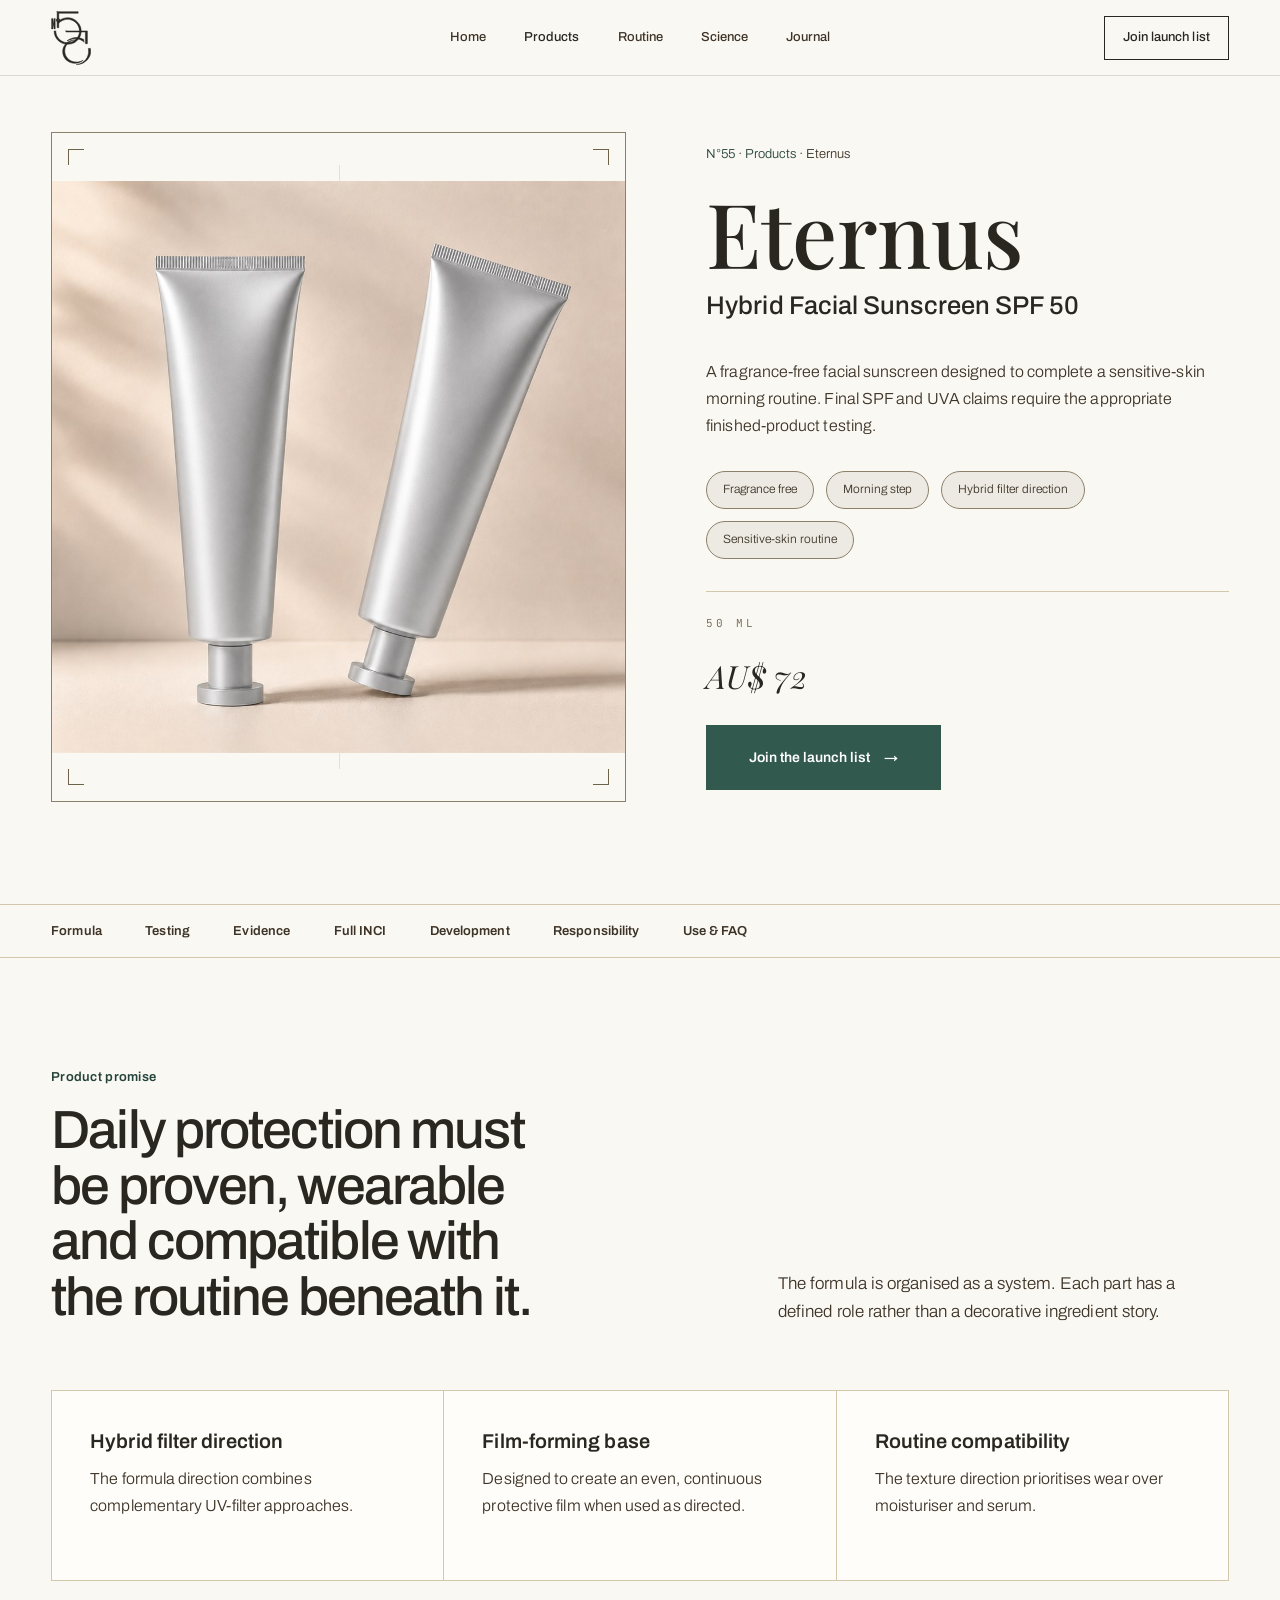
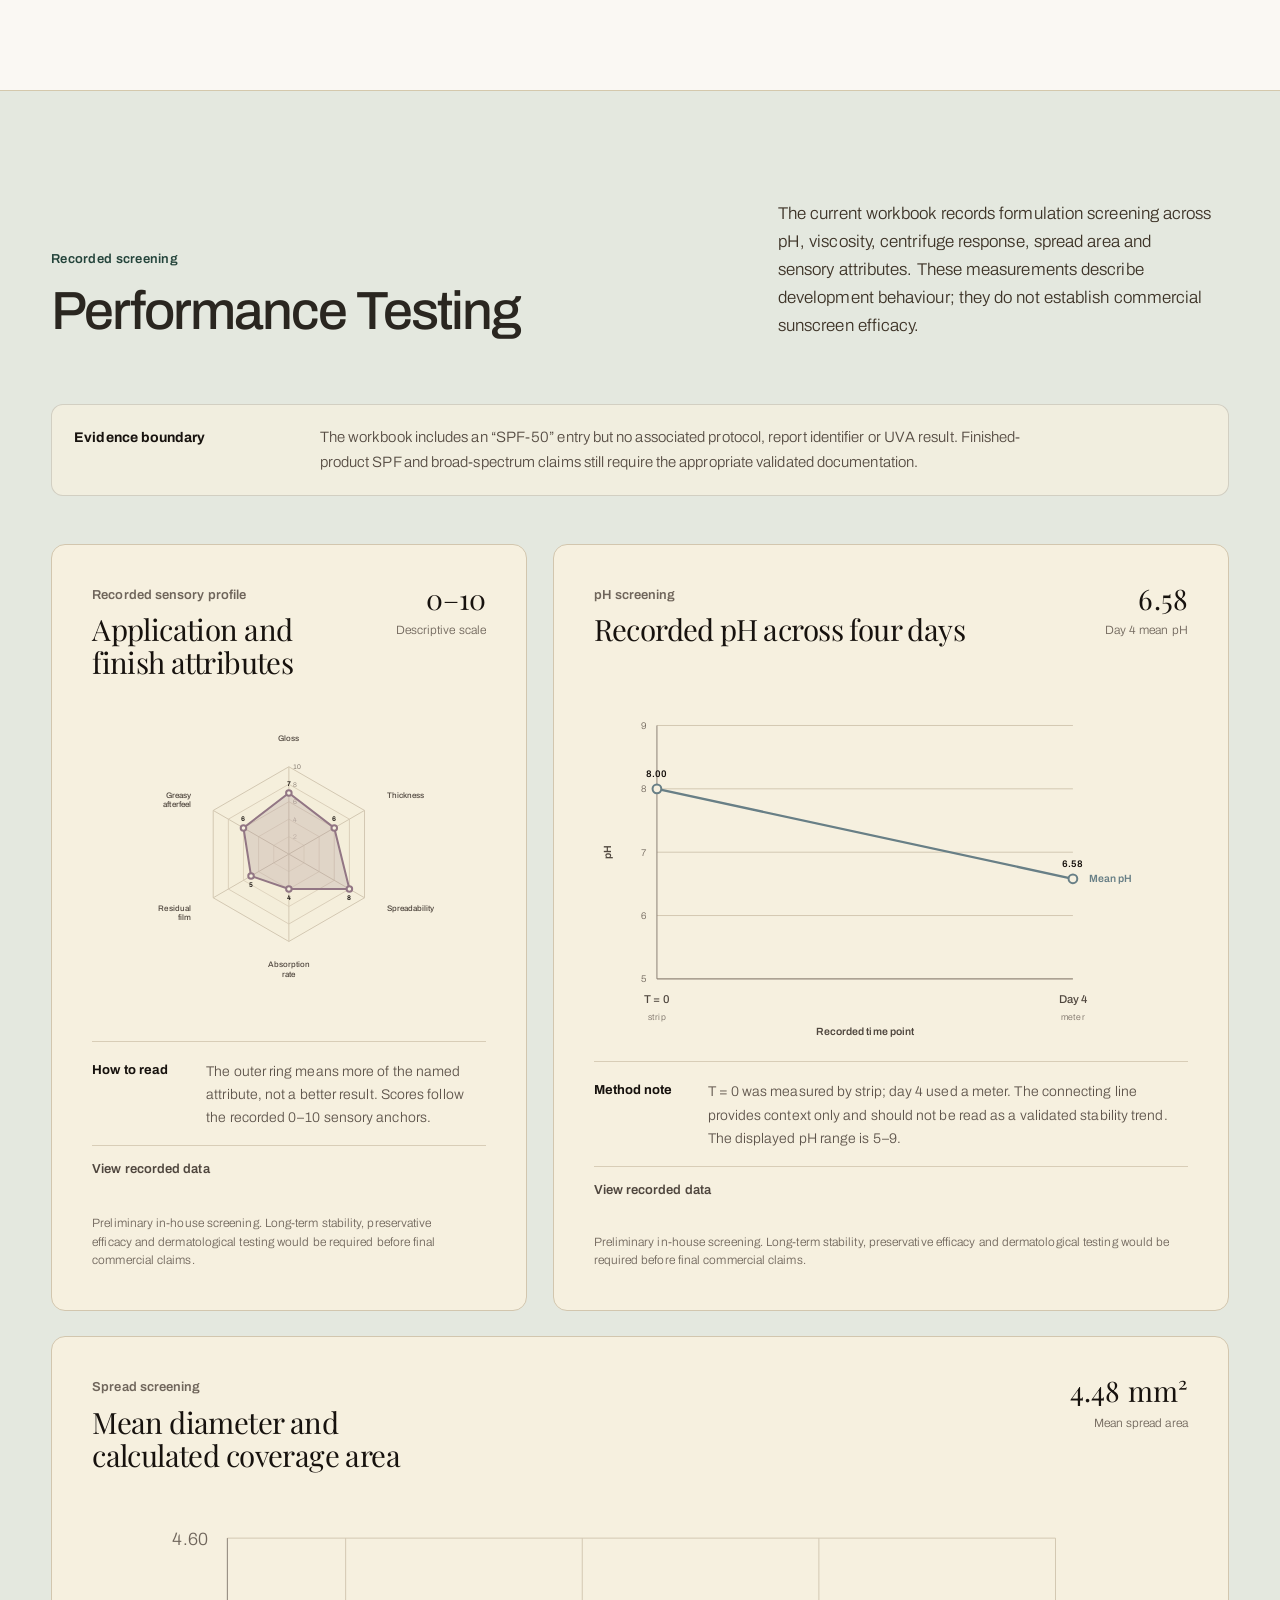
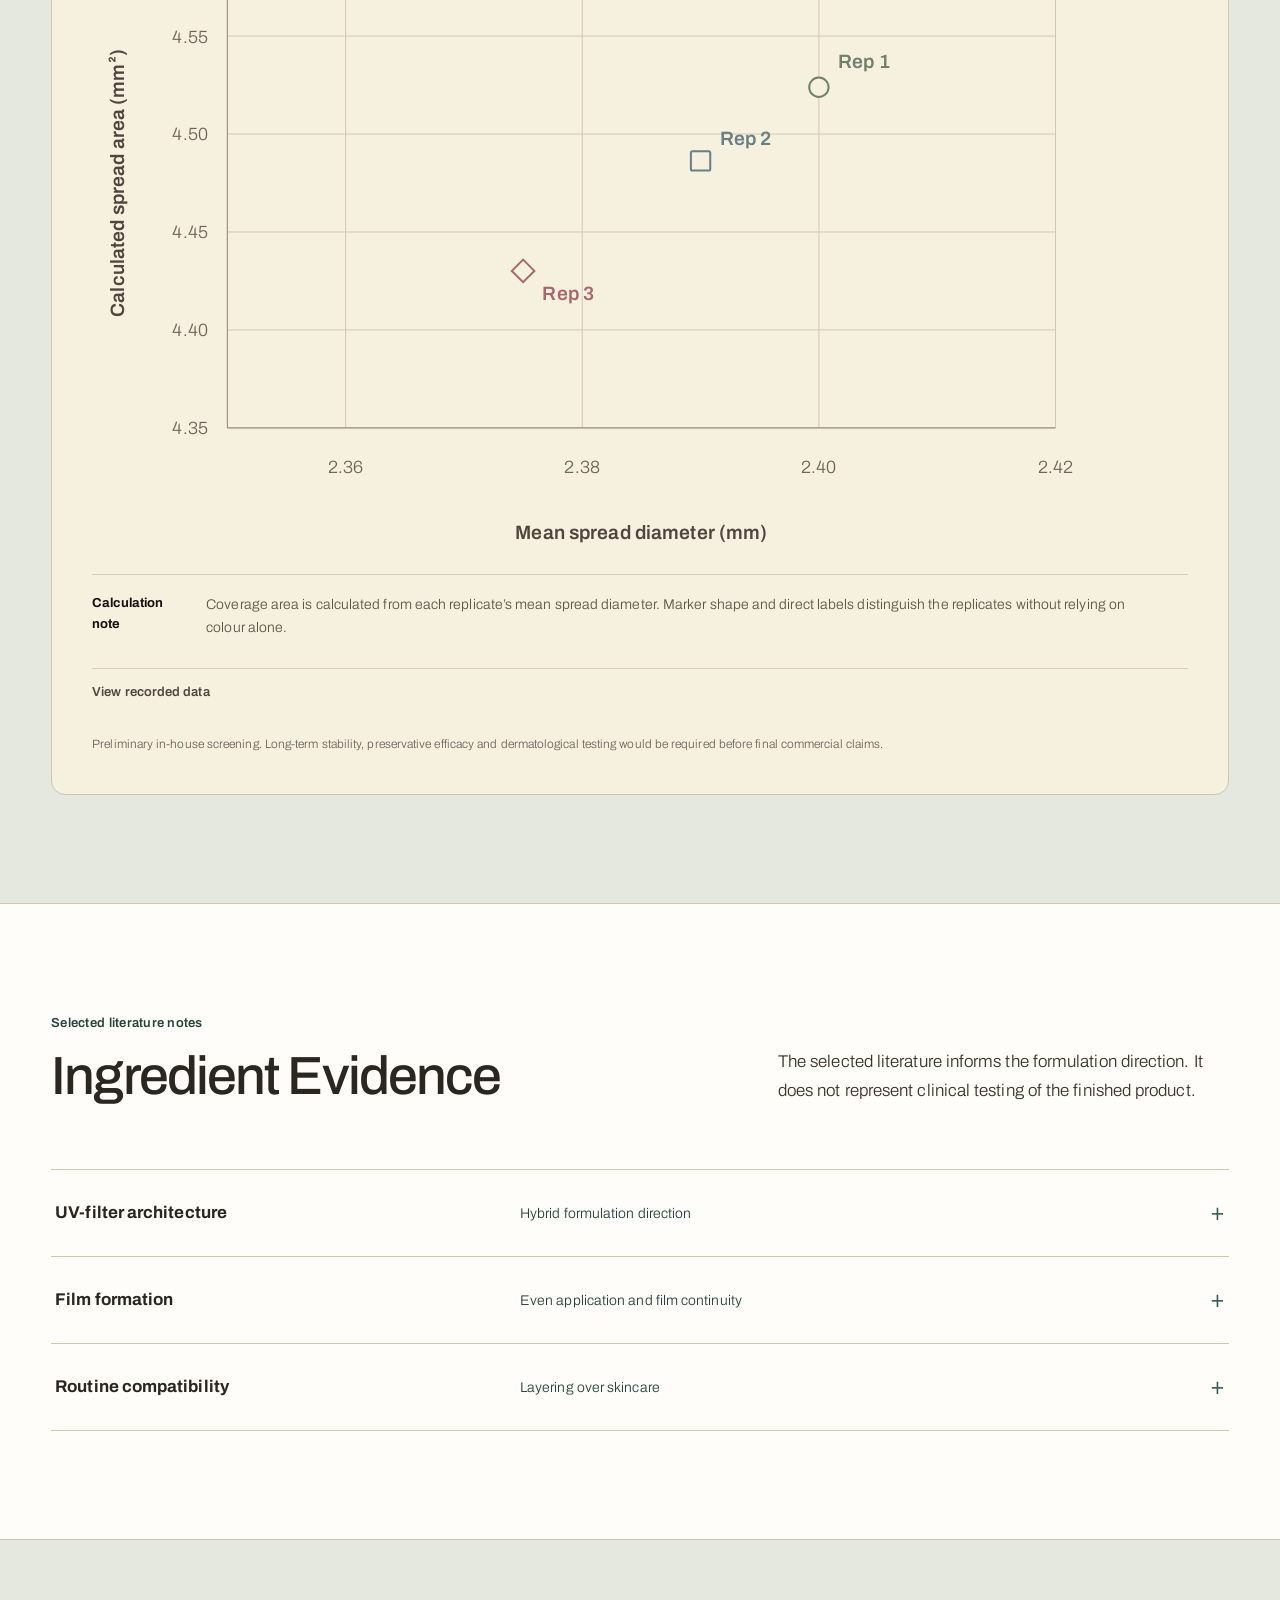
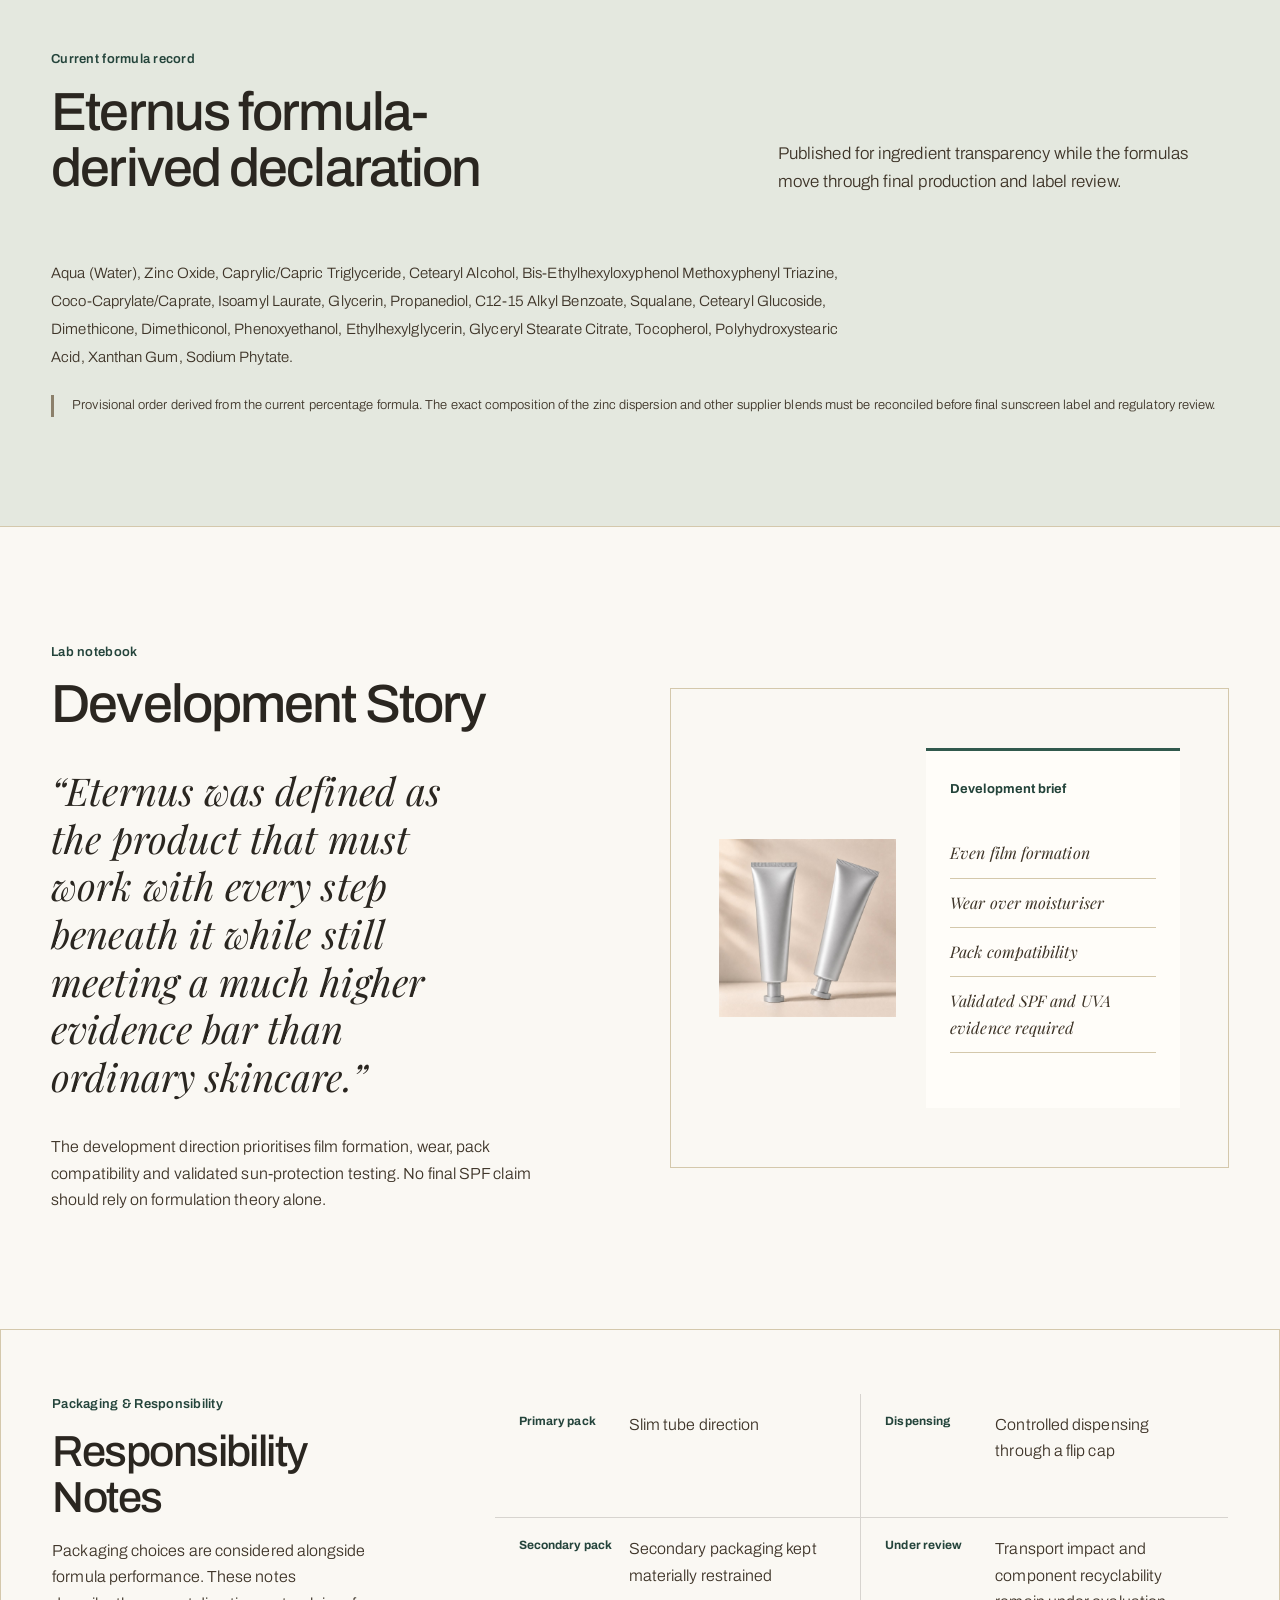
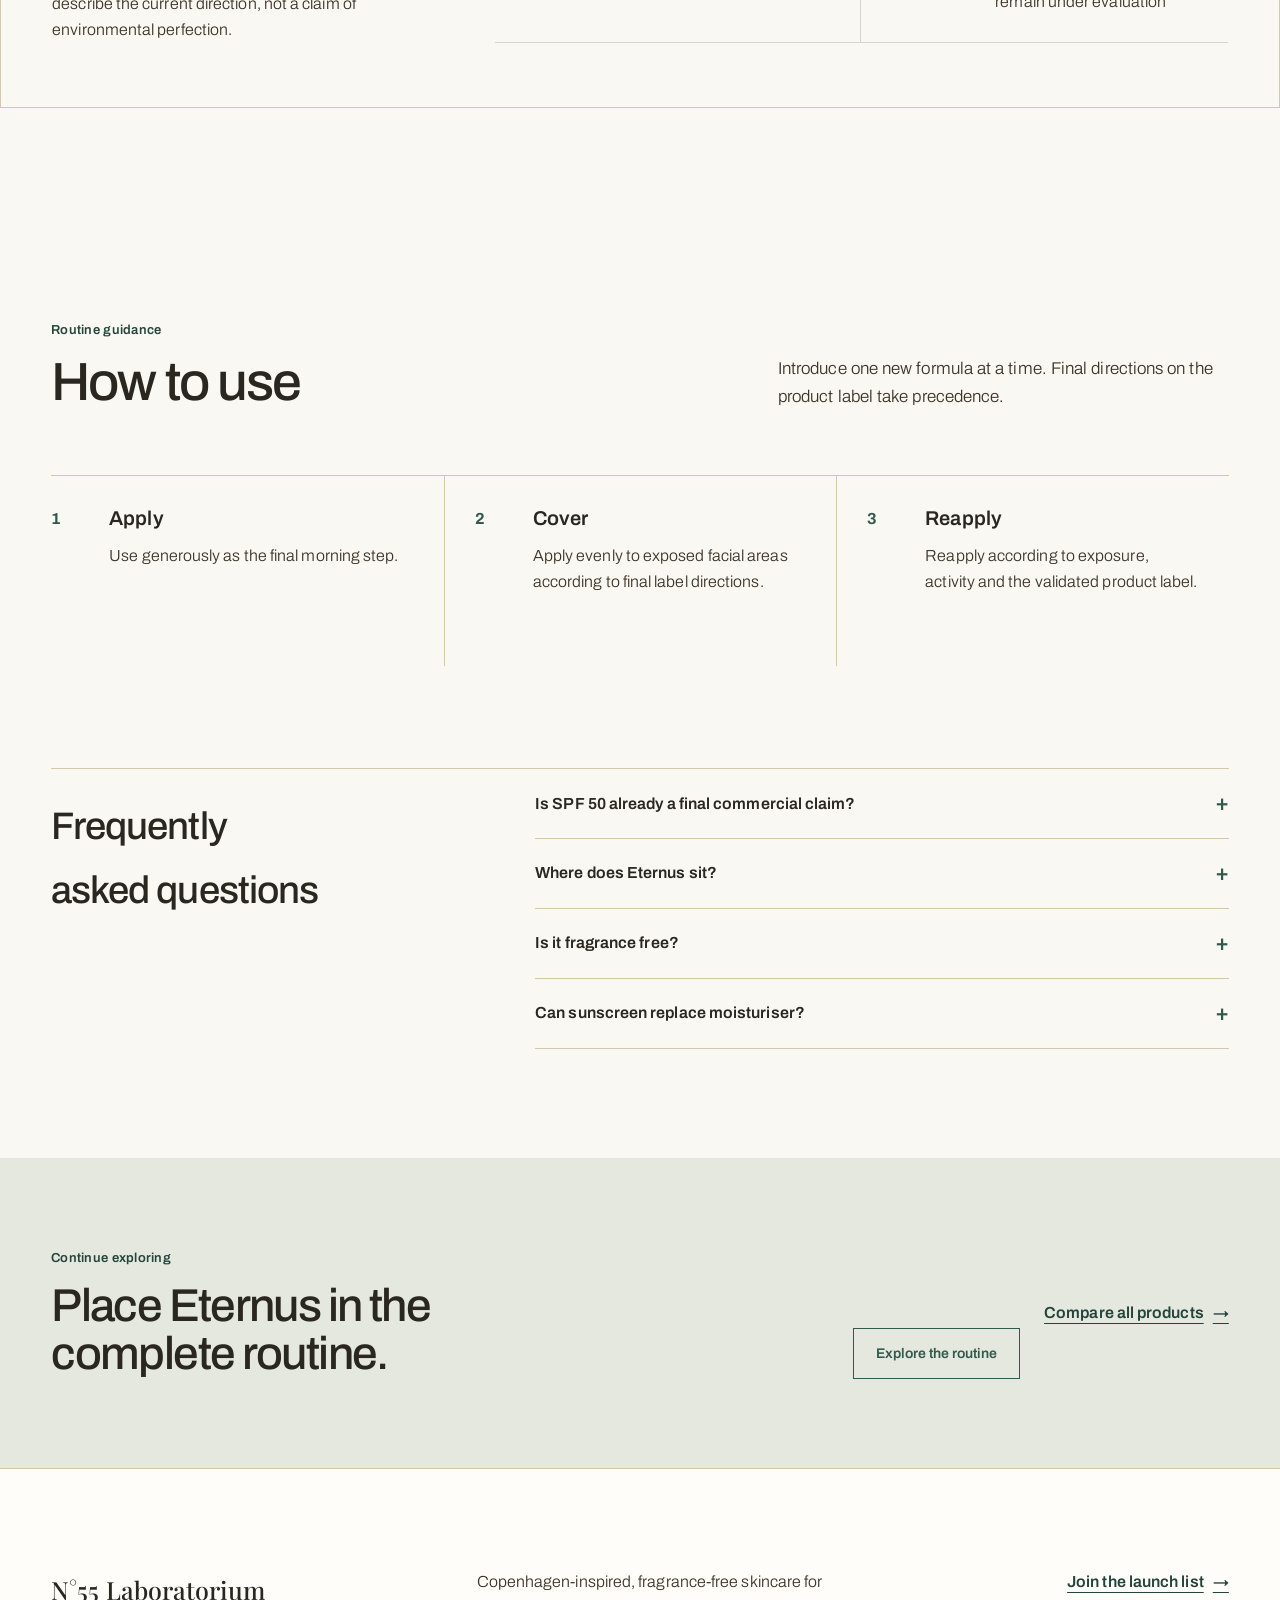
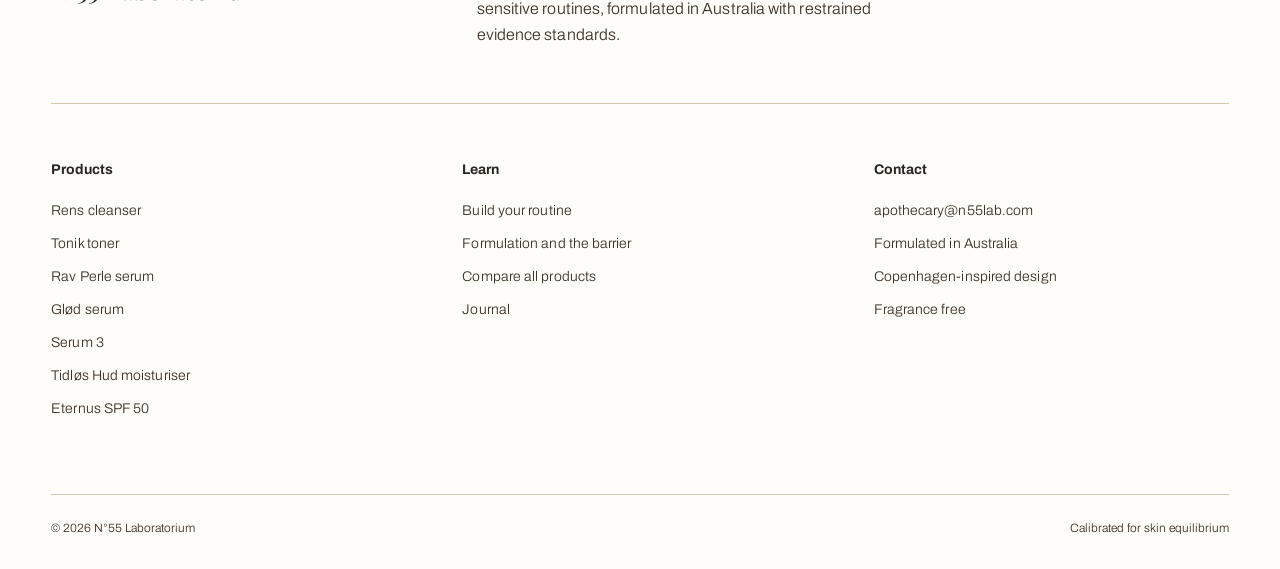
==== commit 273cb02d: "Add product evidence chart system" ====
--- a/eternus.html
+++ b/eternus.html
@@ -5,6 +5,7 @@
 <meta name="viewport" content="width=device-width, initial-scale=1.0, viewport-fit=cover" />
 <meta name="description" content="Eternus is a fragrance-free SPF 50 facial sunscreen designed for sensitive skin." />
 <title>Eternus · SPF 50 Hybrid Sunscreen; N°55 LABORATORIUM</title>
+<link rel="icon" href="favicon.svg" type="image/svg+xml" />
 <link rel="preconnect" href="https://fonts.googleapis.com" />
 <link rel="preconnect" href="https://fonts.gstatic.com" crossorigin />
 <link href="https://fonts.googleapis.com/css2?family=Playfair+Display:ital,wght@0,400;0,500;0,700;1,400;1,500&family=Archivo:wght@300;400;500;600&family=JetBrains+Mono:wght@300;400&display=swap" rel="stylesheet" />
@@ -38,10 +39,39 @@
     <section class="evidence-section formula-section" id="formula" aria-labelledby="formula-title"><div class="evidence-heading"><div><p class="section-label">Product promise</p><h2 id="formula-title">Daily protection must be proven, wearable and compatible with the routine beneath it.</h2></div><p>The formula is organised as a system. Each part has a defined role rather than a decorative ingredient story.</p></div><div class="architecture-list"><article><h3>Hybrid filter direction</h3><p>The formula direction combines complementary UV-filter approaches.</p></article><article><h3>Film-forming base</h3><p>Designed to create an even, continuous protective film when used as directed.</p></article><article><h3>Routine compatibility</h3><p>The texture direction prioritises wear over moisturiser and serum.</p></article></div></section>
 
     <section class="evidence-section performance-section" id="performance" aria-labelledby="performance-title">
-    <div class="evidence-heading"><div><p class="section-label">Evidence status</p><h2 id="performance-title">Performance Testing</h2></div><p>No finished-product performance result is claimed here until the relevant validation work is complete and documented.</p></div>
-    <div class="validation-grid"><article><span>Validation area</span><h3>SPF and UVA testing</h3><p>Validated finished-product testing is required before final SPF and broad-spectrum claims.</p></article><article><span>Validation area</span><h3>Stability and preservation</h3><p>Long-term stability and preservative efficacy require completion.</p></article><article><span>Validation area</span><h3>Pack compatibility</h3><p>Tube, cap and formula interaction require scale-up assessment.</p></article></div>
-    <p class="evidence-disclaimer">This section describes the evidence needed before final commercial claims. It is not a report of completed testing.</p>
-  </section>
+      <div class="evidence-heading"><div><p class="section-label">Recorded screening</p><h2 id="performance-title">Performance Testing</h2></div><p>The current workbook records formulation screening across pH, viscosity, centrifuge response, spread area and sensory attributes. These measurements describe development behaviour; they do not establish commercial sunscreen efficacy.</p></div>
+
+      <aside class="screening-boundary" aria-label="Evidence boundary"><strong>Evidence boundary</strong><p>The workbook includes an “SPF-50” entry but no associated protocol, report identifier or UVA result. Finished-product SPF and broad-spectrum claims still require the appropriate validated documentation.</p></aside>
+
+      <div class="evidence-chart-grid">
+        <article class="evidence-chart-card evidence-chart-card--radar" aria-labelledby="sensory-profile-title" data-evidence-chart>
+          <header class="evidence-chart-card__header"><div><p>Recorded sensory profile</p><h3 id="sensory-profile-title">Application and finish attributes</h3></div><div class="evidence-chart-metric"><strong>0–10</strong><span>Descriptive scale</span></div></header>
+          <div class="evidence-chart__canvas"></div>
+          <script type="application/json">{"id":"sensory-profile","type":"radar","title":"Application and finish attributes","description":"Radar chart of six recorded sunscreen sensory attributes on a zero to ten descriptive scale. Scores are gloss seven, thickness six, spreadability eight, absorption rate four, residual film five and greasy afterfeel six.","max":10,"color":"mauve","axes":[{"label":"Gloss","value":7},{"label":"Thickness","value":6},{"label":"Spreadability","value":8},{"label":["Absorption","rate"],"value":4},{"label":["Residual","film"],"value":5},{"label":["Greasy","afterfeel"],"value":6}]}</script>
+          <div class="evidence-chart-reading"><strong>How to read</strong><p>The outer ring means more of the named attribute, not a better result. Scores follow the recorded 0–10 sensory anchors.</p></div>
+          <details class="chart-data-details"><summary>View recorded data</summary><table><thead><tr><th>Attribute</th><th>Score</th></tr></thead><tbody><tr><td>Gloss</td><td>7</td></tr><tr><td>Thickness</td><td>6</td></tr><tr><td>Spreadability</td><td>8</td></tr><tr><td>Absorption rate</td><td>4</td></tr><tr><td>Residual film</td><td>5</td></tr><tr><td>Greasy afterfeel</td><td>6</td></tr></tbody></table></details>
+          <p class="evidence-chart-caption">Preliminary in-house screening. Long-term stability, preservative efficacy and dermatological testing would be required before final commercial claims.</p>
+        </article>
+
+        <article class="evidence-chart-card evidence-chart-card--line" aria-labelledby="ph-screen-title" data-evidence-chart>
+          <header class="evidence-chart-card__header"><div><p>pH screening</p><h3 id="ph-screen-title">Recorded pH across four days</h3></div><div class="evidence-chart-metric"><strong>6.58</strong><span>Day 4 mean pH</span></div></header>
+          <div class="evidence-chart__canvas"></div>
+          <script type="application/json">{"id":"ph-screen","type":"line","title":"Recorded pH across four days","description":"Line graph of mean recorded pH. The time-zero strip reading was eight point zero and the day-four meter mean was six point five eight. The method changed between time points.","xAxis":{"title":"Recorded time point","values":[{"label":"T = 0","meta":"strip"},{"label":"Day 4","meta":"meter"}]},"yAxis":{"title":"pH","min":5,"max":9,"ticks":[5,6,7,8,9]},"series":[{"label":"Mean pH","values":[8,6.58],"color":"blueGrey","marker":"circle","decimals":2}]}</script>
+          <div class="evidence-chart-reading"><strong>Method note</strong><p>T = 0 was measured by strip; day 4 used a meter. The connecting line provides context only and should not be read as a validated stability trend. The displayed pH range is 5–9.</p></div>
+          <details class="chart-data-details"><summary>View recorded data</summary><table><thead><tr><th>Time</th><th>Method</th><th>Rep 1</th><th>Rep 2</th><th>Rep 3</th><th>Mean</th><th>Temp</th></tr></thead><tbody><tr><td>T = 0</td><td>Strip</td><td>8.00</td><td>8.00</td><td>8.00</td><td>8.00</td><td>25°C</td></tr><tr><td>Day 4</td><td>Meter</td><td>6.58</td><td>6.57</td><td>6.59</td><td>6.58</td><td>23°C</td></tr></tbody></table></details>
+          <p class="evidence-chart-caption">Preliminary in-house screening. Long-term stability, preservative efficacy and dermatological testing would be required before final commercial claims.</p>
+        </article>
+
+        <article class="evidence-chart-card evidence-chart-card--scatter" aria-labelledby="spread-screen-title" data-evidence-chart>
+          <header class="evidence-chart-card__header"><div><p>Spread screening</p><h3 id="spread-screen-title">Mean diameter and calculated coverage area</h3></div><div class="evidence-chart-metric"><strong>4.48 mm²</strong><span>Mean spread area</span></div></header>
+          <div class="evidence-chart__canvas"></div>
+          <script type="application/json">{"id":"spread-screen","type":"scatter","title":"Mean diameter and calculated coverage area","description":"Scatter plot of three sunscreen spread test replicates at day five. Mean diameters range from two point three seven five to two point four zero millimetres and calculated area ranges from four point four three to four point five two square millimetres.","xAxis":{"title":"Mean spread diameter (mm)","min":2.35,"max":2.42,"ticks":[2.36,2.38,2.40,2.42],"decimals":2},"yAxis":{"title":"Calculated spread area (mm²)","min":4.35,"max":4.60,"ticks":[4.35,4.40,4.45,4.50,4.55,4.60],"decimals":2},"points":[{"x":2.4,"y":4.5238934212,"label":"Rep 1","shape":"circle","color":"sage","labelDx":12,"labelDy":-12},{"x":2.39,"y":4.4862728491,"label":"Rep 2","shape":"square","color":"blueGrey","labelDx":12,"labelDy":-10},{"x":2.375,"y":4.4301365154,"label":"Rep 3","shape":"diamond","color":"rose","labelDx":12,"labelDy":18}]}</script>
+          <div class="evidence-chart-reading"><strong>Calculation note</strong><p>Coverage area is calculated from each replicate’s mean spread diameter. Marker shape and direct labels distinguish the replicates without relying on colour alone.</p></div>
+          <details class="chart-data-details"><summary>View recorded data</summary><table><thead><tr><th>Rep</th><th>d₁</th><th>d₂</th><th>Mean diameter</th><th>Area</th><th>Temp</th></tr></thead><tbody><tr><td>1</td><td>2.40 mm</td><td>2.40 mm</td><td>2.400 mm</td><td>4.524 mm²</td><td>23°C</td></tr><tr><td>2</td><td>2.37 mm</td><td>2.41 mm</td><td>2.390 mm</td><td>4.486 mm²</td><td>23°C</td></tr><tr><td>3</td><td>2.40 mm</td><td>2.35 mm</td><td>2.375 mm</td><td>4.430 mm²</td><td>23°C</td></tr></tbody></table></details>
+          <p class="evidence-chart-caption">Preliminary in-house screening. Long-term stability, preservative efficacy and dermatological testing would be required before final commercial claims.</p>
+        </article>
+      </div>
+    </section>
 
     <section class="evidence-section ingredient-section" id="ingredient-evidence" aria-labelledby="ingredient-title"><div class="evidence-heading"><div><p class="section-label">Selected literature notes</p><h2 id="ingredient-title">Ingredient Evidence</h2></div><p>The selected literature informs the formulation direction. It does not represent clinical testing of the finished product.</p></div><div class="evidence-disclosures"><details class="evidence-detail"><summary><span><strong>UV-filter architecture</strong><small>Hybrid formulation direction</small></span><span aria-hidden="true">+</span></summary><div><p>Literature informs filter selection but does not establish the finished product’s SPF.</p></div></details><details class="evidence-detail"><summary><span><strong>Film formation</strong><small>Even application and film continuity</small></span><span aria-hidden="true">+</span></summary><div><p>Supports the formulation focus on coverage and wear.</p></div></details><details class="evidence-detail"><summary><span><strong>Routine compatibility</strong><small>Layering over skincare</small></span><span aria-hidden="true">+</span></summary><div><p>Informs texture and finish decisions for the final morning step.</p></div></details></div></section>
 
@@ -79,6 +109,7 @@
   <div class="foot-bottom"><span>© 2026 N°55 Laboratorium</span><span>Calibrated for skin equilibrium</span></div>
 </footer>
 
+<script src="evidence-charts.js"></script>
 <script src="site.js"></script>
 </body>
 </html>
--- a/styles.css
+++ b/styles.css
@@ -1842,6 +1842,156 @@
   color: var(--graphite);
   font-size: .8125rem;
 }
+
+/* Evidence chart components */
+.screening-boundary {
+  margin: 0 0 clamp(28px, 4vw, 48px);
+  padding: 20px 22px;
+  display: grid;
+  grid-template-columns: minmax(120px, .25fr) 1fr;
+  gap: 24px;
+  align-items: baseline;
+  background: color-mix(in srgb, #F6F0DF 72%, transparent);
+  border: 1px solid color-mix(in srgb, #17120E 14%, transparent);
+  border-radius: 12px;
+}
+.screening-boundary strong { color: #17120E; font-size: .875rem; }
+.screening-boundary p { max-width: 82ch; color: #554B42; font-size: .9375rem; }
+
+.evidence-chart-grid {
+  display: grid;
+  grid-template-columns: repeat(12, minmax(0, 1fr));
+  gap: clamp(16px, 2vw, 26px);
+}
+.evidence-chart-card {
+  min-width: 0;
+  padding: clamp(24px, 3.2vw, 40px);
+  display: flex;
+  flex-direction: column;
+  background: #F6F0DF;
+  border: 1px solid #D2C6AE;
+  border-radius: 14px;
+  color: #17120E;
+}
+.evidence-chart-card--radar { grid-column: span 5; }
+.evidence-chart-card--line { grid-column: span 7; }
+.evidence-chart-card--scatter { grid-column: 1 / -1; }
+.evidence-chart-card__header {
+  min-height: 104px;
+  display: grid;
+  grid-template-columns: minmax(0, 1fr) auto;
+  gap: 24px;
+  align-items: start;
+}
+.evidence-chart-card__header p {
+  margin-bottom: 7px;
+  color: #6F655B;
+  font-size: .8125rem;
+  font-weight: 600;
+}
+.evidence-chart-card__header h3 {
+  max-width: 22ch;
+  color: #17120E;
+  font-family: var(--f-serif);
+  font-size: clamp(1.45rem, 2.3vw, 2rem);
+  font-weight: 400;
+  line-height: 1.12;
+  letter-spacing: -.02em;
+  text-wrap: balance;
+}
+.evidence-chart-metric { min-width: 106px; text-align: right; }
+.evidence-chart-metric strong {
+  display: block;
+  color: #17120E;
+  font-family: var(--f-serif);
+  font-size: clamp(1.4rem, 2.2vw, 2rem);
+  font-weight: 400;
+  font-variant-numeric: tabular-nums;
+  line-height: 1;
+}
+.evidence-chart-metric span { display: block; margin-top: 8px; color: #6F655B; font-size: .75rem; }
+.evidence-chart__canvas {
+  min-height: 320px;
+  margin: 12px 0 20px;
+  display: grid;
+  place-items: center;
+}
+.evidence-chart-card--scatter .evidence-chart__canvas { min-height: 380px; }
+.evidence-chart__canvas:empty::before {
+  content: 'Recorded data available below';
+  color: #6F655B;
+  font-size: .875rem;
+}
+.evidence-chart__canvas svg { width: 100%; height: auto; overflow: visible; }
+.evidence-chart__canvas .chart-grid {
+  fill: none;
+  stroke: #D3C8B2;
+  stroke-width: 1;
+  vector-effect: non-scaling-stroke;
+}
+.evidence-chart__canvas .radar-grid { fill: color-mix(in srgb, #EFE7D2 22%, transparent); }
+.evidence-chart__canvas .chart-axis {
+  stroke: #8B8176;
+  stroke-width: 1;
+  vector-effect: non-scaling-stroke;
+}
+.evidence-chart__canvas .chart-series {
+  fill: none;
+  stroke-width: 2.25;
+  stroke-linecap: round;
+  stroke-linejoin: round;
+  vector-effect: non-scaling-stroke;
+}
+.evidence-chart__canvas .chart-series.is-dashed { stroke-dasharray: 6 5; }
+.evidence-chart__canvas .radar-area { fill-opacity: .2; stroke-width: 2; vector-effect: non-scaling-stroke; }
+.evidence-chart__canvas .chart-marker { vector-effect: non-scaling-stroke; }
+.evidence-chart__canvas text { font-family: var(--f-sans); }
+.evidence-chart__canvas .chart-axis-label { fill: #4F463E; font-size: 13px; font-weight: 500; }
+.evidence-chart__canvas .chart-axis-title { fill: #4F463E; font-size: 12px; font-weight: 600; }
+.evidence-chart__canvas .chart-tick { fill: #6F655B; font-size: 11px; font-variant-numeric: tabular-nums; }
+.evidence-chart__canvas .chart-meta { fill: #776D64; font-size: 10px; }
+.evidence-chart__canvas .chart-value { fill: #17120E; font-size: 11px; font-weight: 600; font-variant-numeric: tabular-nums; }
+.evidence-chart__canvas .chart-direct-label { font-size: 12px; font-weight: 600; }
+.evidence-chart-reading {
+  min-height: 78px;
+  padding-top: 18px;
+  display: grid;
+  grid-template-columns: 96px 1fr;
+  gap: 18px;
+  border-top: 1px solid #D8CDB7;
+}
+.evidence-chart-reading strong { color: #17120E; font-size: .8125rem; }
+.evidence-chart-reading p { color: #5E544B; font-size: .875rem; }
+.chart-data-details { margin-top: 16px; border-top: 1px solid #D8CDB7; }
+.chart-data-details summary {
+  min-height: 48px;
+  display: flex;
+  align-items: center;
+  color: #4F463E;
+  font-size: .8125rem;
+  font-weight: 600;
+  cursor: pointer;
+}
+.chart-data-details table {
+  width: 100%;
+  margin-bottom: 18px;
+  border-collapse: collapse;
+  color: #4F463E;
+  font-size: .75rem;
+  font-variant-numeric: tabular-nums;
+}
+.chart-data-details th,
+.chart-data-details td { padding: 8px 10px 8px 0; text-align: left; border-bottom: 1px solid #DDD2BD; }
+.chart-data-details th { color: #17120E; font-weight: 600; }
+.evidence-chart-caption {
+  margin-top: auto;
+  padding-top: 18px;
+  color: #6F655B;
+  font-size: .75rem;
+  line-height: 1.55;
+}
+.has-chart-error .evidence-chart__canvas::before { content: 'Chart unavailable. Recorded values remain available below.'; }
+
 .validation-grid { display: grid; grid-template-columns: repeat(3, minmax(0, 1fr)); border-top: 1px solid color-mix(in srgb, var(--signal) 24%, transparent); }
 .validation-grid article { min-height: 210px; padding: 30px 30px 30px 0; }
 .validation-grid article + article { padding-left: 30px; border-left: 1px solid color-mix(in srgb, var(--signal) 24%, transparent); }
@@ -1951,6 +2101,9 @@
 
 @media (max-width: 1050px) {
   .proof-layout { grid-template-columns: 1fr; }
+  .evidence-chart-card--radar,
+  .evidence-chart-card--line,
+  .evidence-chart-card--scatter { grid-column: 1 / -1; }
   .development-section { grid-template-columns: 1fr 1fr; gap: 48px; }
   .development-visual { grid-template-columns: 1fr; }
   .development-visual img { height: 230px; }
@@ -1961,6 +2114,9 @@
 @media (max-width: 800px) {
   .product-subnav { top: var(--nav-height); }
   .evidence-heading { grid-template-columns: 1fr; gap: 22px; align-items: start; }
+  .screening-boundary { grid-template-columns: 1fr; gap: 8px; }
+  .evidence-chart-card__header { min-height: 0; }
+  .evidence-chart-reading { grid-template-columns: 1fr; gap: 7px; }
   .architecture-list,
   .proof-grid,
   .validation-grid,
@@ -1985,9 +2141,26 @@
 
 @media (max-width: 560px) {
   .product-subnav { margin-inline: calc(-1 * var(--pad)); padding-inline: var(--pad); }
+  .evidence-chart-card { padding: 22px 18px; border-radius: 12px; }
+  .evidence-chart-card__header { grid-template-columns: 1fr; gap: 14px; }
+  .evidence-chart-metric { min-width: 0; text-align: left; }
+  .evidence-chart__canvas,
+  .evidence-chart-card--scatter .evidence-chart__canvas { min-height: 250px; margin-inline: -8px; }
+  .chart-data-details { overflow-x: auto; }
+  .chart-data-details table { min-width: 520px; }
   .development-visual { min-height: 0; grid-template-columns: 1fr; }
   .development-visual img { height: 210px; }
   .responsibility-section { margin-inline: var(--pad); padding-inline: 24px; }
   .responsibility-section dl { grid-template-columns: 1fr; }
   .responsibility-section dl > div:nth-child(odd) { border-right: 0; }
 }
+
+@media (forced-colors: active) {
+  .evidence-chart-card,
+  .screening-boundary { border-color: CanvasText; }
+  .evidence-chart__canvas .chart-grid,
+  .evidence-chart__canvas .chart-axis,
+  .evidence-chart__canvas .chart-series,
+  .evidence-chart__canvas .radar-area,
+  .evidence-chart__canvas .chart-marker { stroke: CanvasText; }
+}
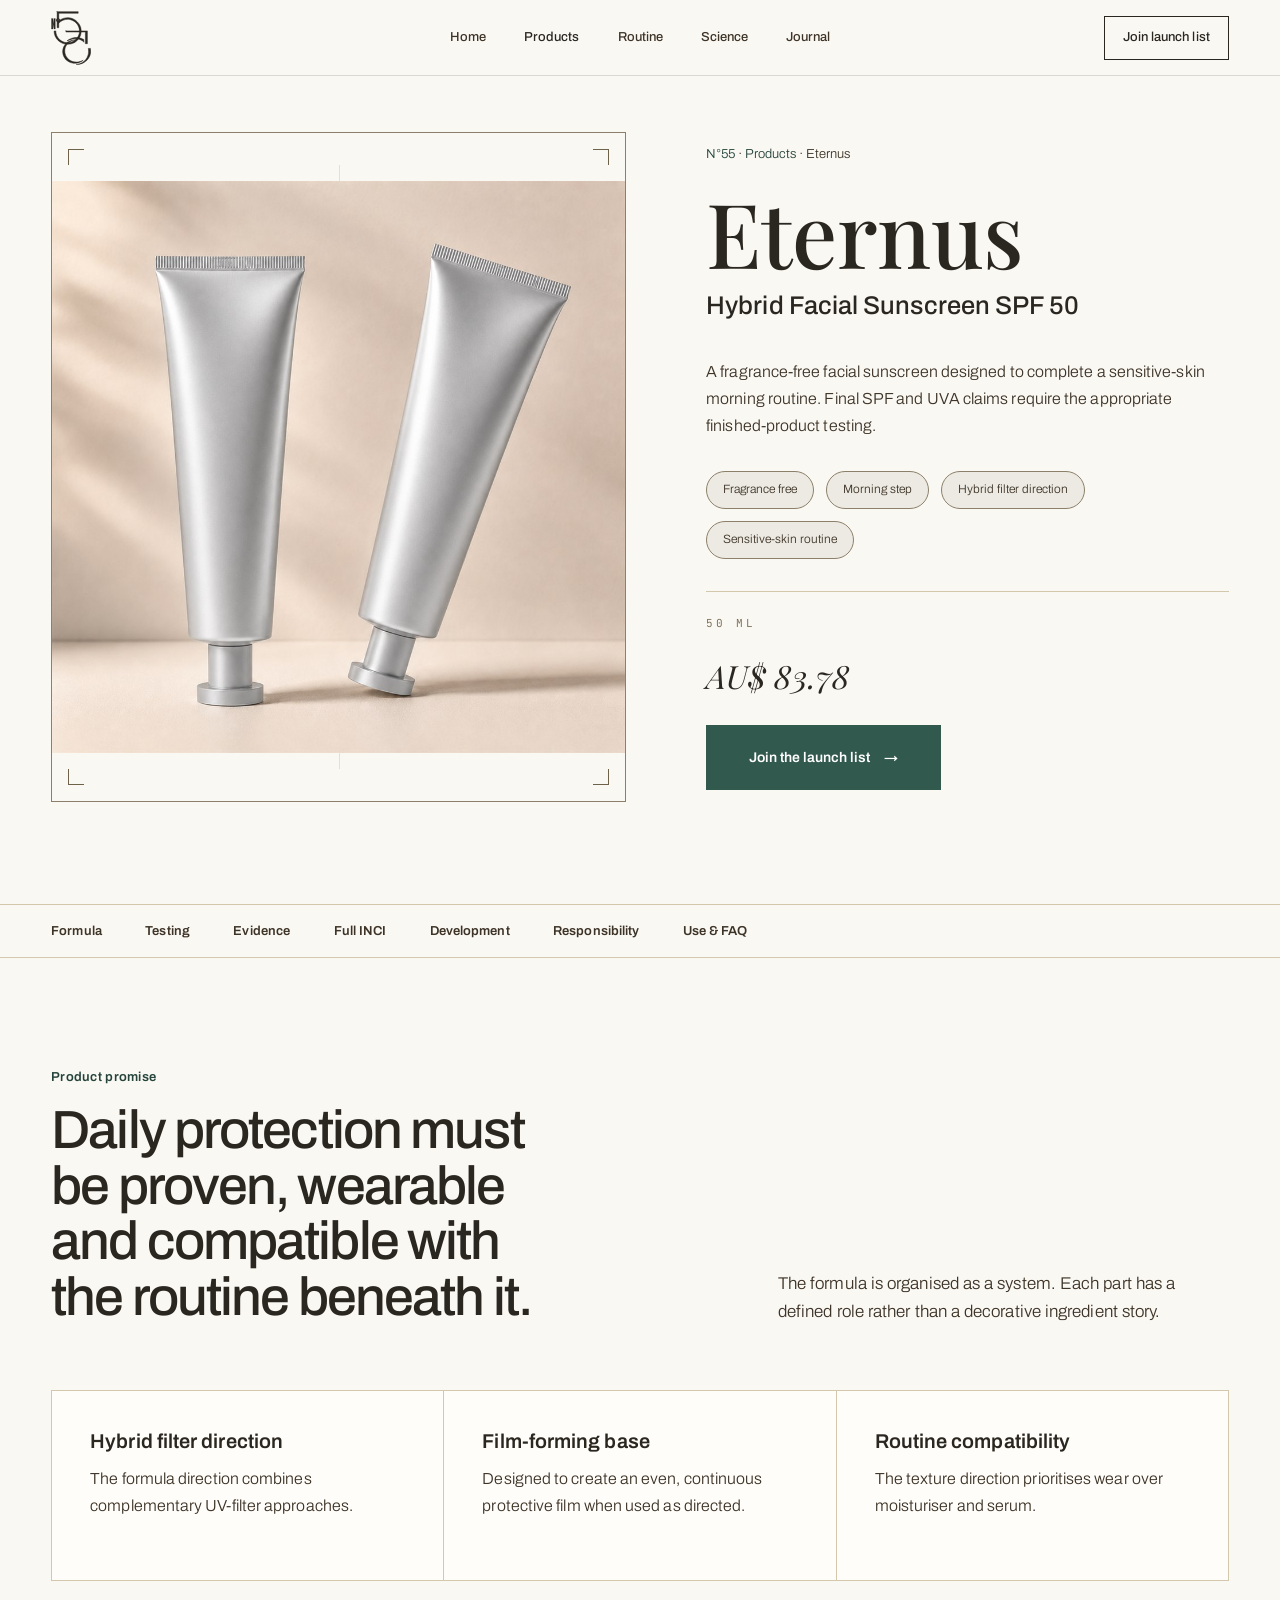
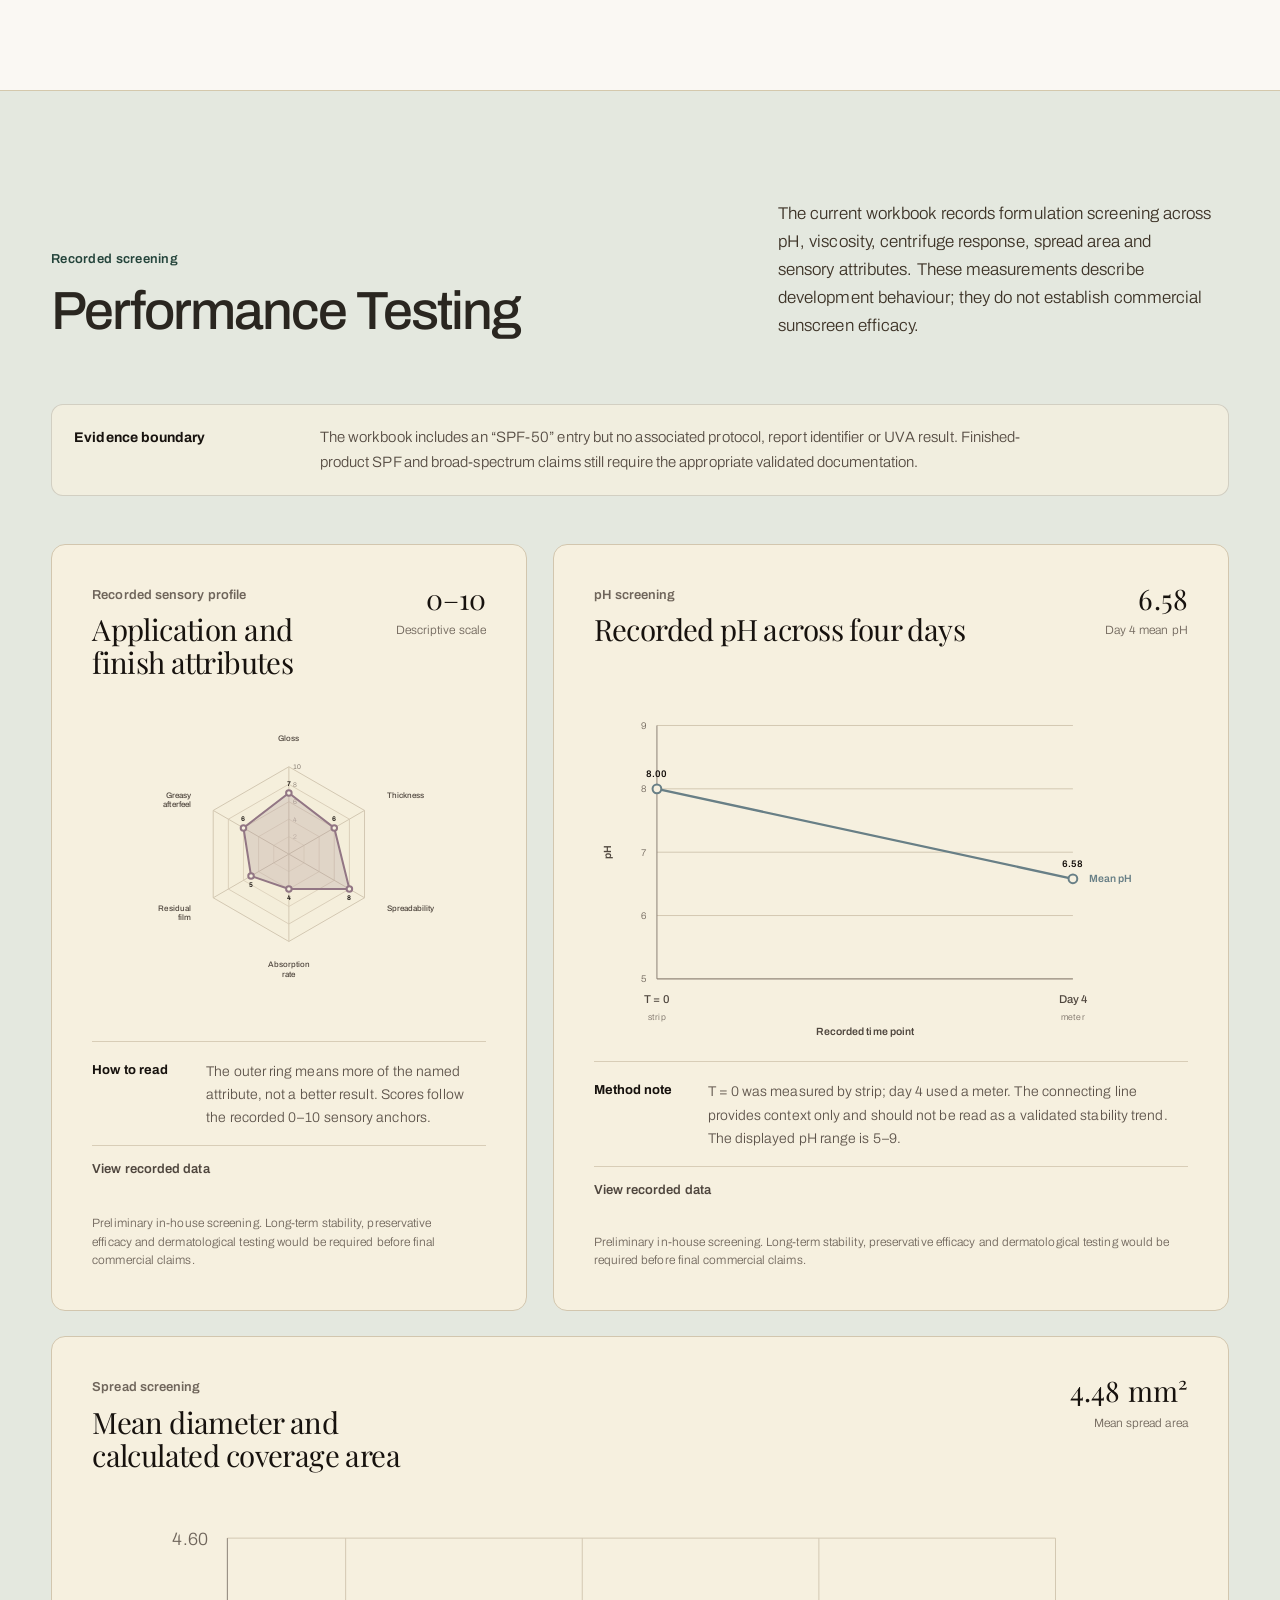
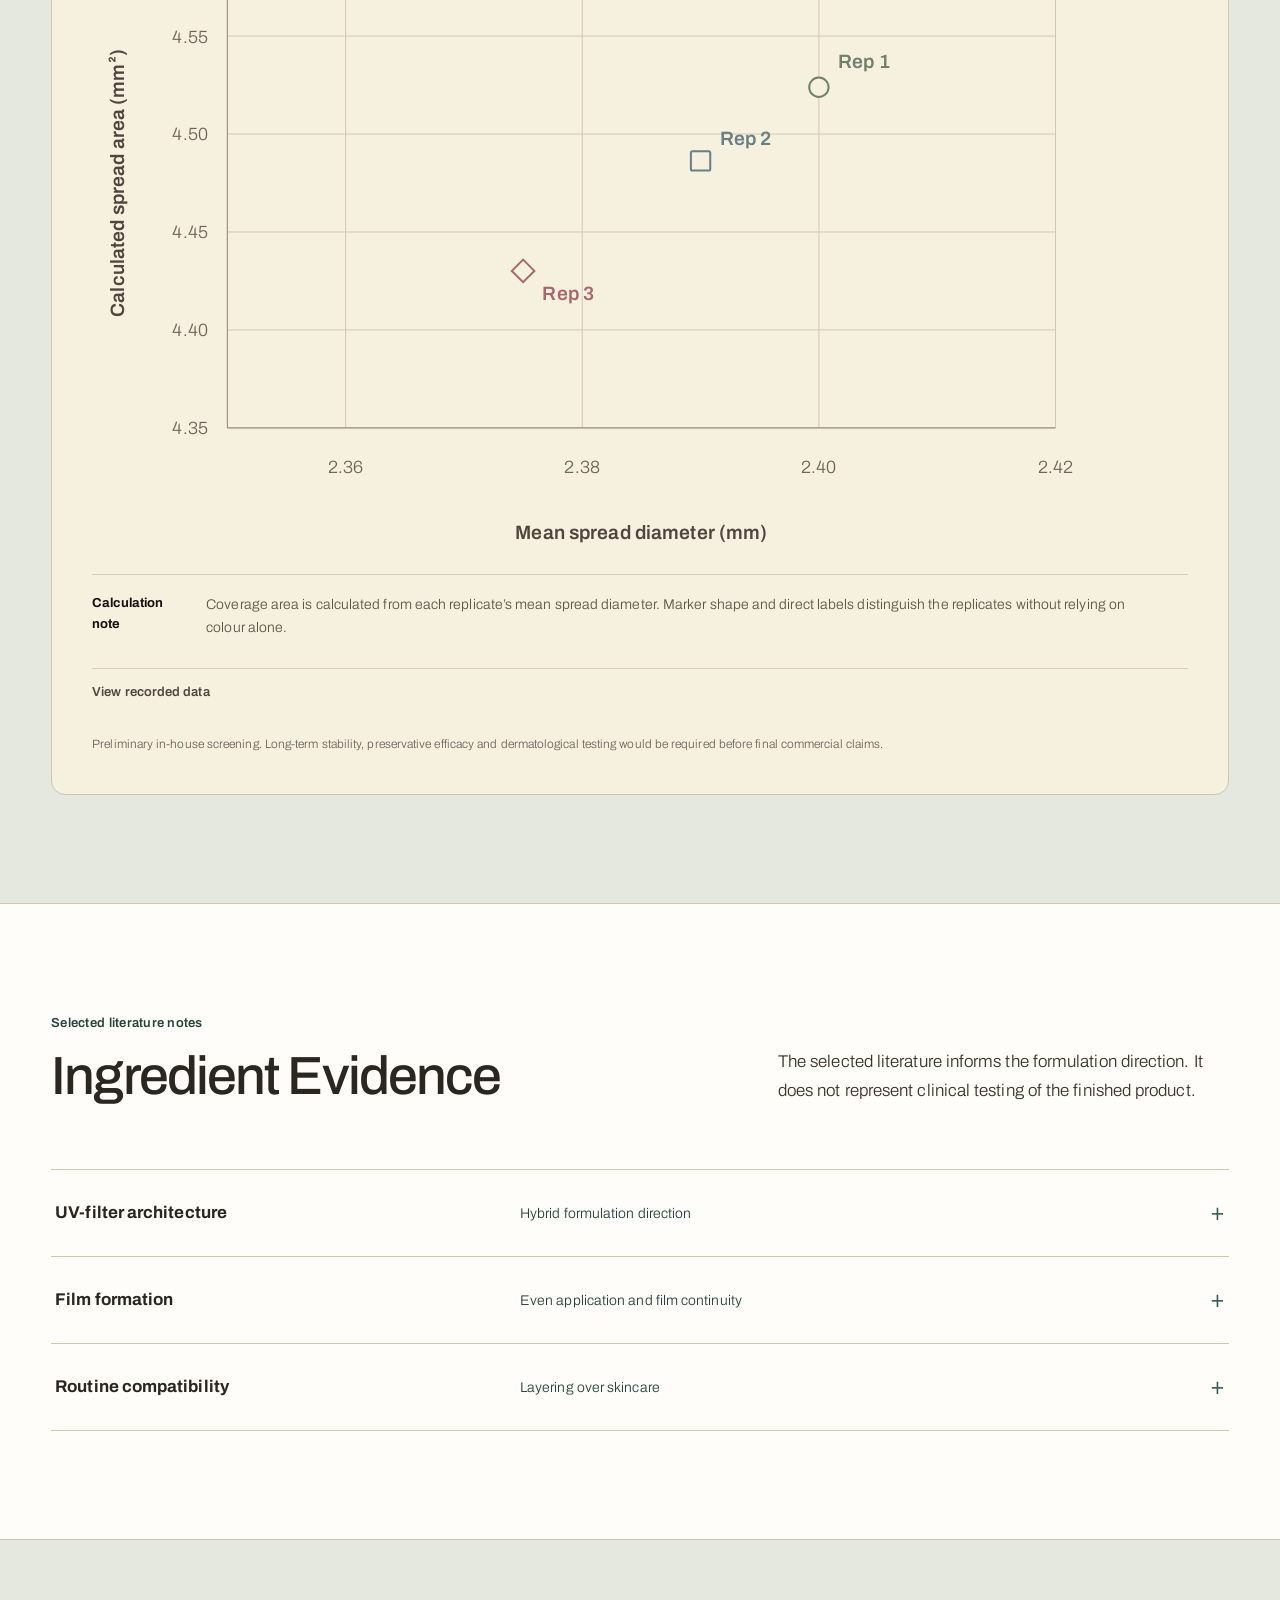
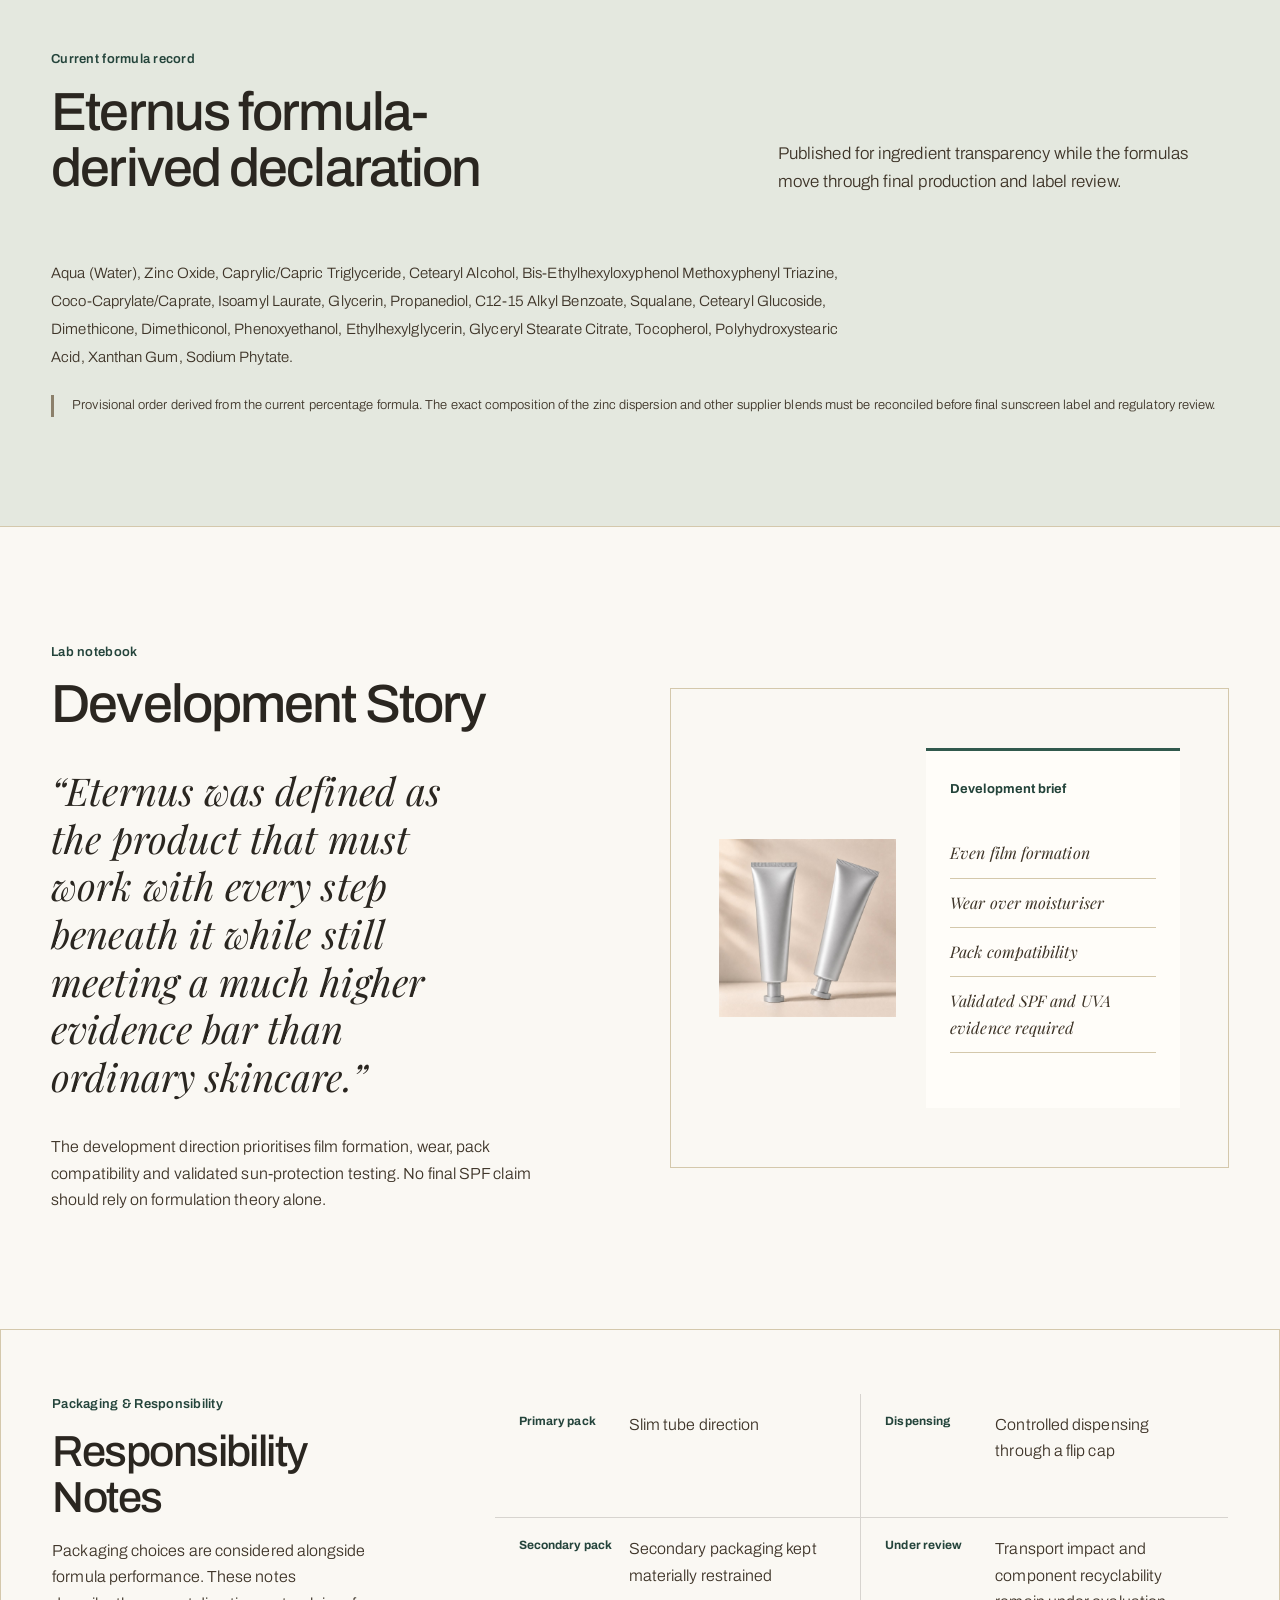
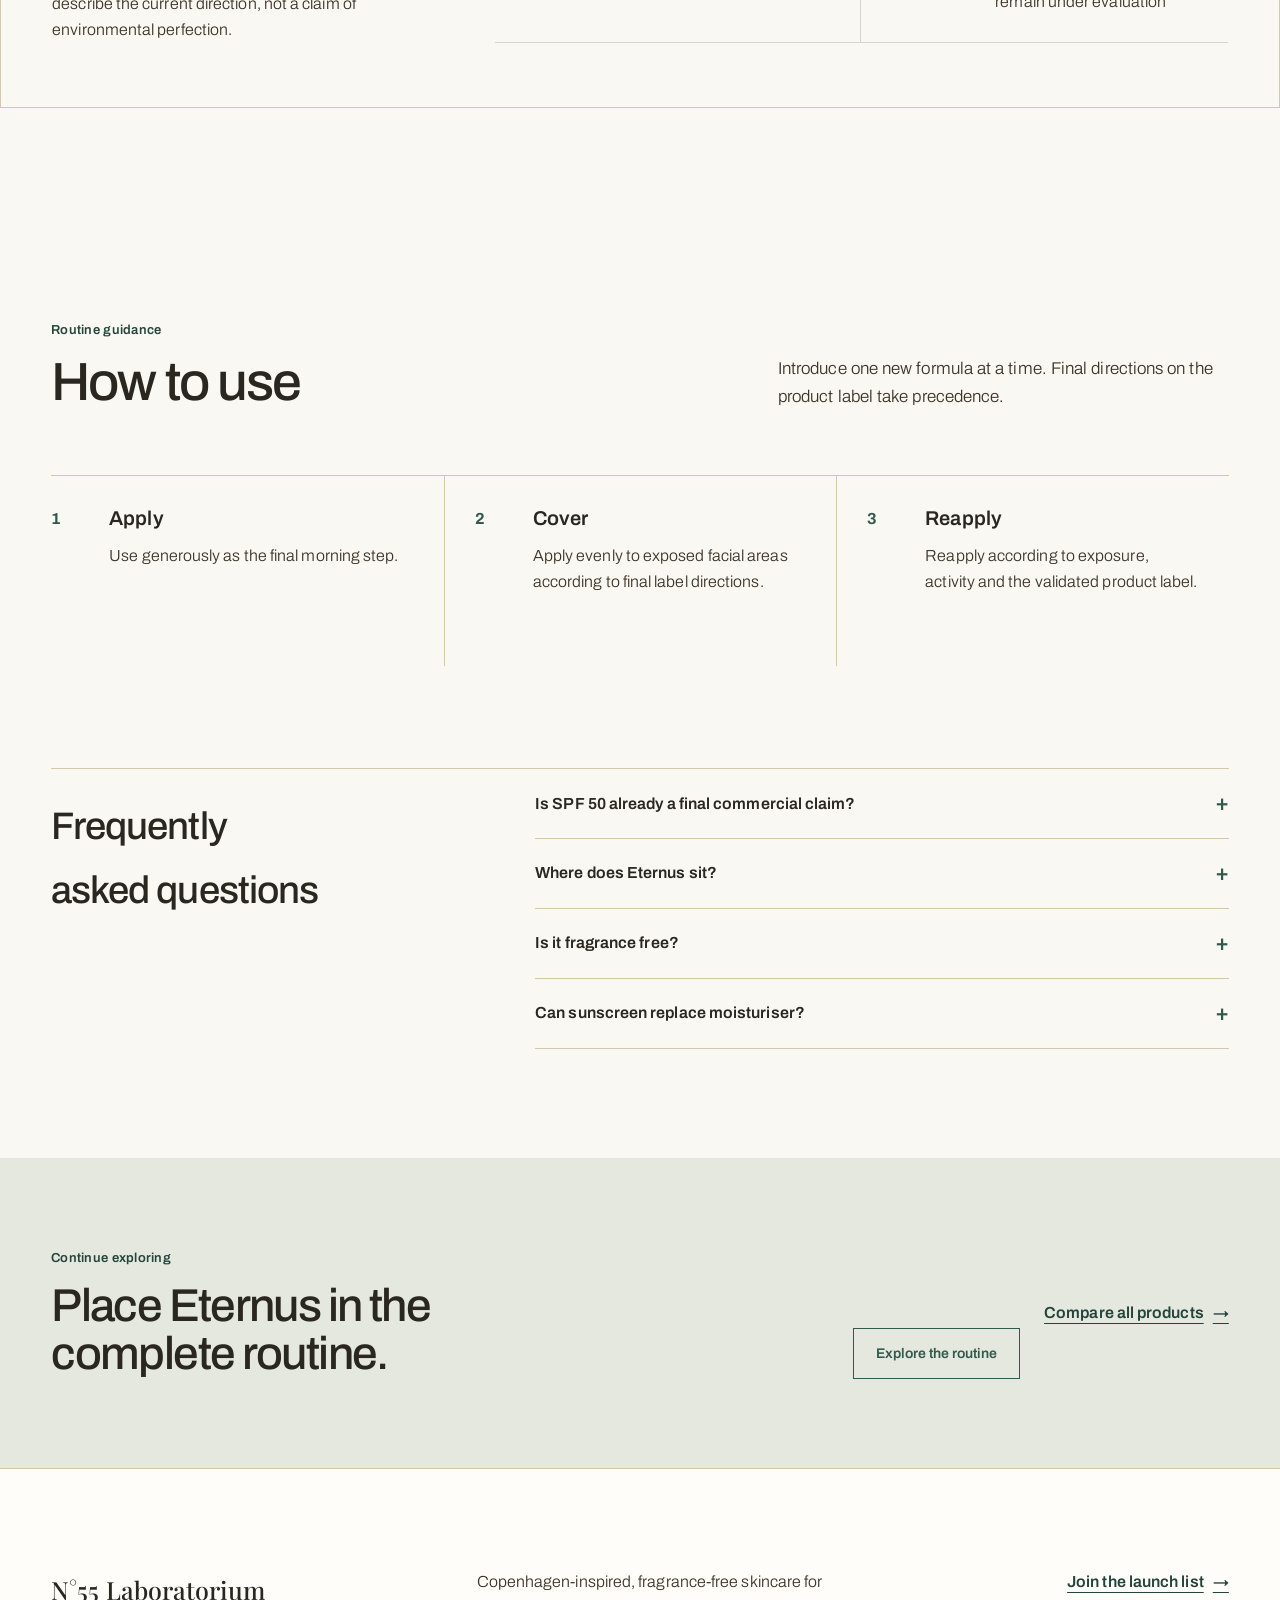
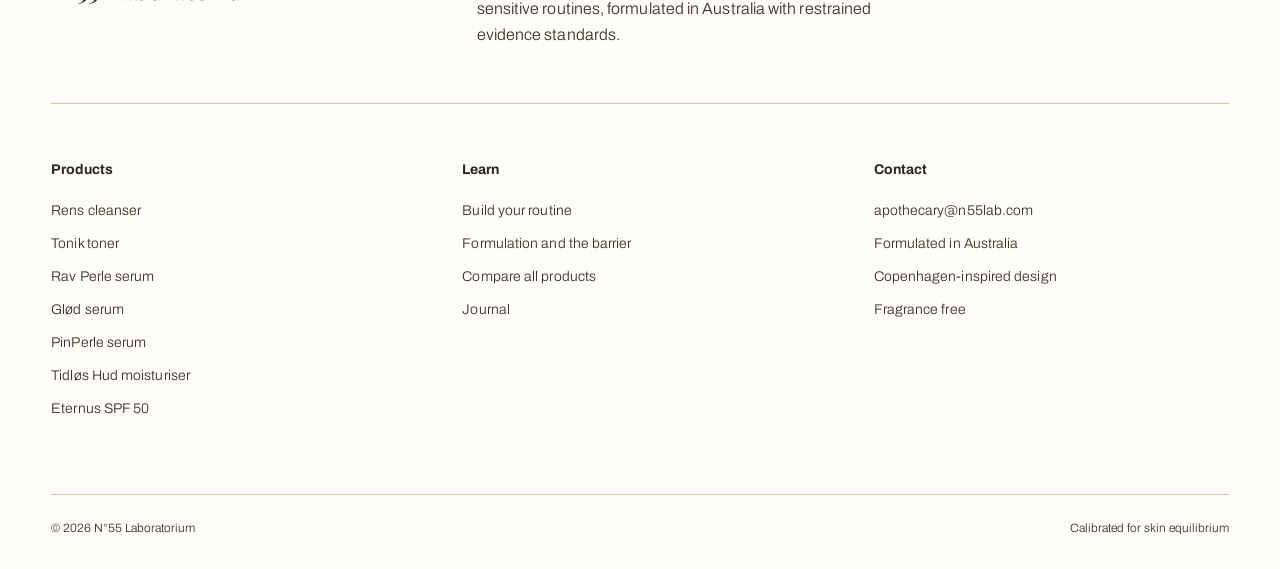
==== commit 1adc0564: "Update product pages and Rens refill action" ====
--- a/eternus.html
+++ b/eternus.html
@@ -32,7 +32,7 @@
 <main id="main-content">
     <section class="product-hero evidence-product-hero">
       <div class="product-visual"><span class="corner tl"></span><span class="corner tr"></span><span class="corner bl"></span><span class="corner br"></span><img class="product-render" src="assets/eternus.jpg" alt="Eternus hybrid facial sunscreen spf 50 packaging" width="320" height="880" /></div>
-      <div class="product-info"><div class="breadcrumb"><a href="index.html">N°55</a> · <a href="skincare.html">Products</a> · Eternus</div><h1>Eternus</h1><div class="pet">Hybrid Facial Sunscreen SPF 50</div><p class="lede">A fragrance-free facial sunscreen designed to complete a sensitive-skin morning routine. Final SPF and UVA claims require the appropriate finished-product testing.</p><div class="tags"><span>Fragrance free</span><span>Morning step</span><span>Hybrid filter direction</span><span>Sensitive-skin routine</span></div><div class="price-block"><div class="size">50 mL</div><div class="price">AU$ 72</div><a class="cta" href="journal.html#launch-list">Join the launch list <span class="arr" aria-hidden="true">→</span></a></div></div>
+      <div class="product-info"><div class="breadcrumb"><a href="index.html">N°55</a> · <a href="skincare.html">Products</a> · Eternus</div><h1>Eternus</h1><div class="pet">Hybrid Facial Sunscreen SPF 50</div><p class="lede">A fragrance-free facial sunscreen designed to complete a sensitive-skin morning routine. Final SPF and UVA claims require the appropriate finished-product testing.</p><div class="tags"><span>Fragrance free</span><span>Morning step</span><span>Hybrid filter direction</span><span>Sensitive-skin routine</span></div><div class="price-block"><div class="size">50 mL</div><div class="price">AU$ 83.78</div><a class="cta" href="journal.html#launch-list">Join the launch list <span class="arr" aria-hidden="true">→</span></a></div></div>
     </section>
     <nav class="product-subnav" aria-label="On this product page"><a href="#formula">Formula</a><a href="#performance">Testing</a><a href="#ingredient-evidence">Evidence</a><a href="#full-inci">Full INCI</a><a href="#development">Development</a><a href="#responsibility">Responsibility</a><a href="#use">Use &amp; FAQ</a></nav>
 
@@ -94,7 +94,7 @@
   <div class="foot-grid">
     <div class="foot-col"><h2>Products</h2><ul>
       <li><a href="rens.html">Rens cleanser</a></li><li><a href="tonik.html">Tonik toner</a></li>
-      <li><a href="rav-perle.html">Rav Perle serum</a></li><li><a href="glod.html">Glød serum</a></li><li><a href="serum-3.html">Serum 3</a></li>
+      <li><a href="rav-perle.html">Rav Perle serum</a></li><li><a href="glod.html">Glød serum</a></li><li><a href="serum-3.html">PinPerle serum</a></li>
       <li><a href="tidlos-hud.html">Tidløs Hud moisturiser</a></li><li><a href="eternus.html">Eternus SPF 50</a></li>
     </ul></div>
     <div class="foot-col"><h2>Learn</h2><ul>
--- a/styles.css
+++ b/styles.css
@@ -835,6 +835,12 @@
   text-transform: uppercase;
   color: var(--taupe);
 }
+.product-actions {
+  display: flex;
+  flex-wrap: wrap;
+  align-items: center;
+  gap: 12px;
+}
 .product-info .cta {
   display: inline-flex;
   align-items: center;
@@ -857,8 +863,25 @@
   color: var(--ink);
   transform: translateX(4px);
 }
+.product-info .cta-secondary {
+  background: transparent;
+  color: var(--ink);
+  border-color: var(--hair-strong);
+}
+.product-info .cta-secondary:hover {
+  background: var(--paper-deep);
+  border-color: var(--ink);
+  color: var(--ink);
+}
 .product-info .cta .arr { transition: transform .4s ease; }
 .product-info .cta:hover .arr { transform: translateX(8px); }
+.refill-note {
+  max-width: 34ch;
+  margin: -6px 0 0;
+  color: var(--taupe);
+  font-size: 13px;
+  line-height: 1.55;
+}
 
 @media (max-width: 1000px) {
   .product-hero { grid-template-columns: 1fr; gap: 50px; }
@@ -1546,6 +1569,8 @@
 .product-info .tags span { color: var(--graphite); font-family: var(--f-sans); font-size: 12px; letter-spacing: 0; text-transform: none; }
 .product-info .cta { background: var(--signal); border-color: var(--signal); color: #fff; font-family: var(--f-sans); font-size: 14px; font-weight: 600; letter-spacing: 0; text-transform: none; }
 .product-info .cta:hover { background: var(--signal-dark); border-color: var(--signal-dark); color: #fff; transform: translateX(4px); }
+.product-info .cta-secondary { background: transparent; border-color: color-mix(in srgb, var(--product-accent) 55%, var(--hair)); color: var(--ink); }
+.product-info .cta-secondary:hover { background: color-mix(in srgb, var(--product-accent) 14%, var(--paper)); border-color: var(--product-accent); color: var(--ink); }
 .product-section { background: var(--surface); }
 .product-section[style*="paper-2"] { background: var(--surface-sage) !important; }
 .product-section .head h2 { font-family: var(--f-sans); font-weight: 500; letter-spacing: -.025em; }
@@ -1656,6 +1681,8 @@
 @media (max-width: 520px) {
   .hero-actions { align-items: stretch; flex-direction: column; }
   .hero-actions .button { width: 100%; }
+  .product-actions { align-items: stretch; flex-direction: column; }
+  .product-actions .cta { justify-content: center; width: 100%; }
   .proof-list { display: grid; grid-template-columns: 1fr 1fr; }
   .catalog-item { grid-template-columns: 1fr; grid-template-rows: 260px auto; }
   .catalog-image img { height: 205px; }
@@ -1796,6 +1823,7 @@
   background: var(--surface-sage);
 }
 .proof-layout { display: grid; grid-template-columns: 1.3fr .7fr; gap: 16px; }
+.rens-evidence-chart-grid { margin-top: clamp(18px, 2.4vw, 30px); }
 .proof-grid { display: grid; grid-template-columns: repeat(3, minmax(0, 1fr)); gap: 12px; }
 .proof-card {
   min-width: 0;
